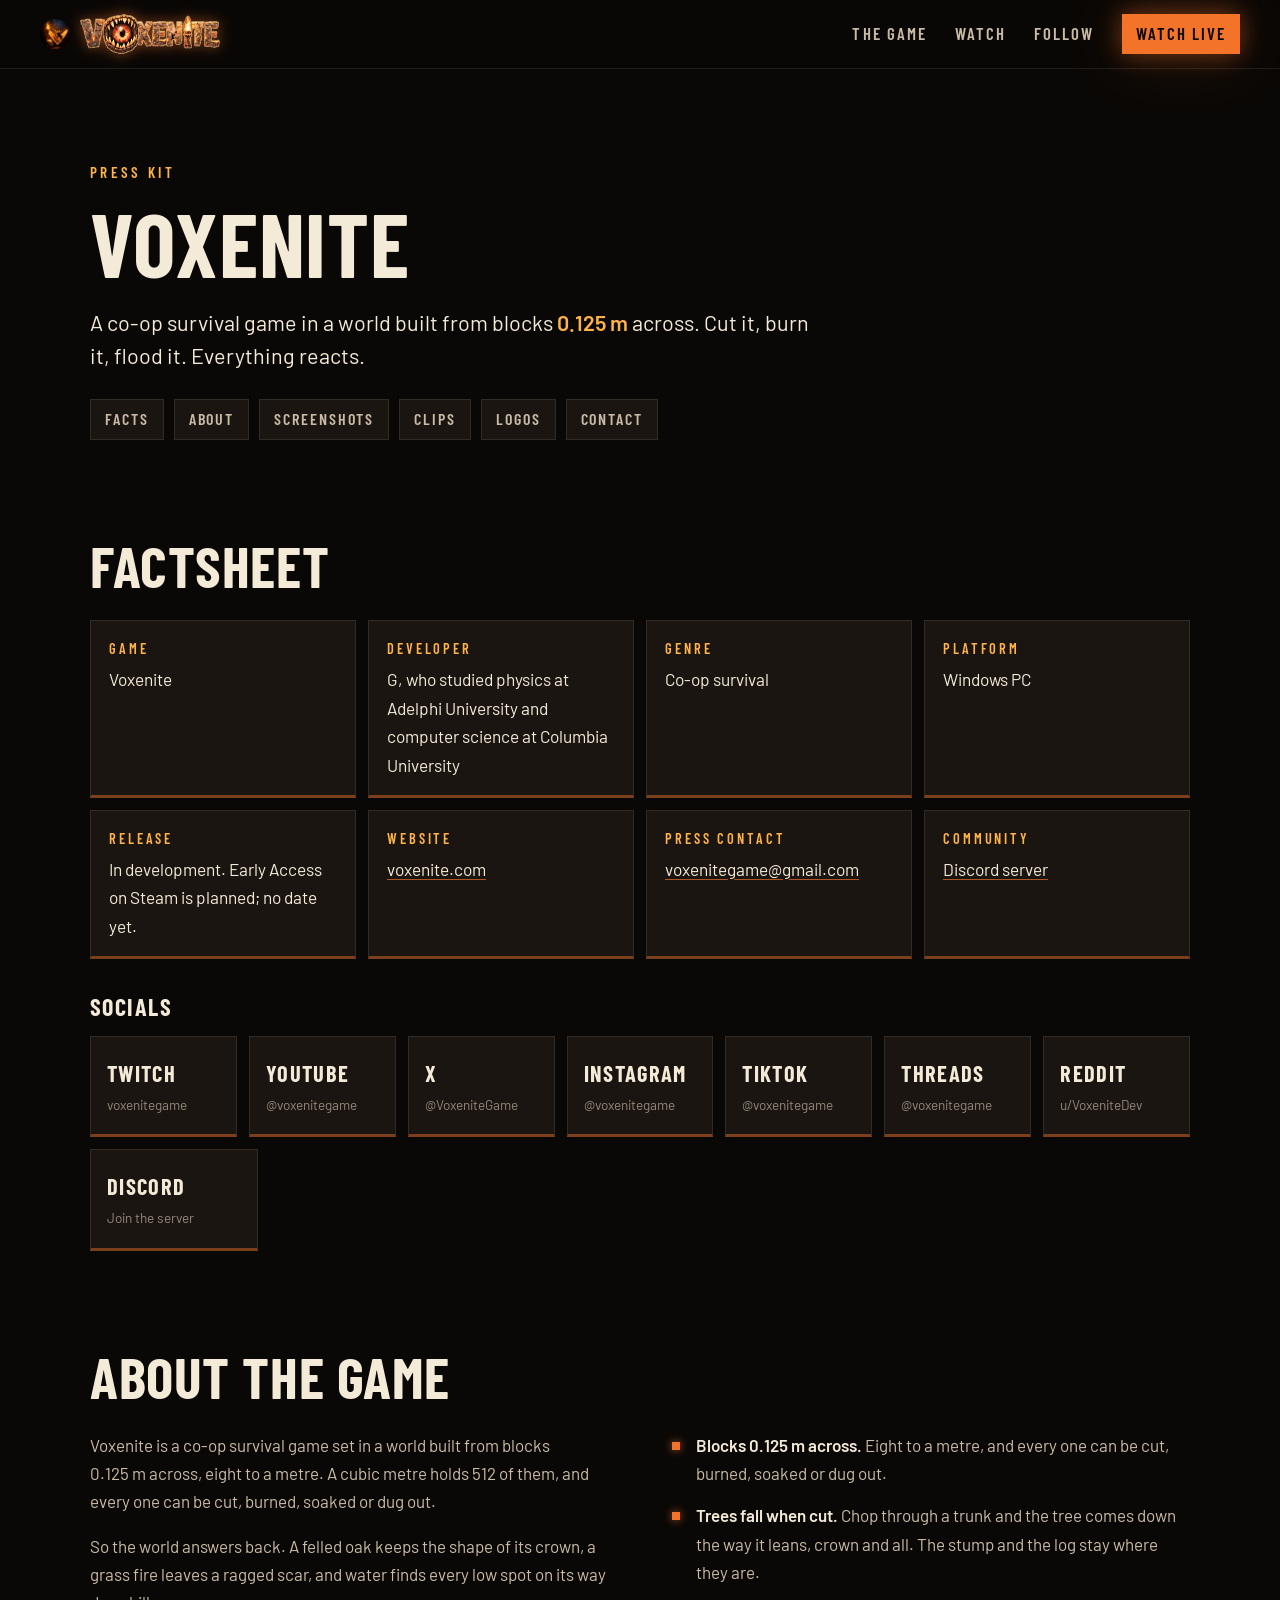
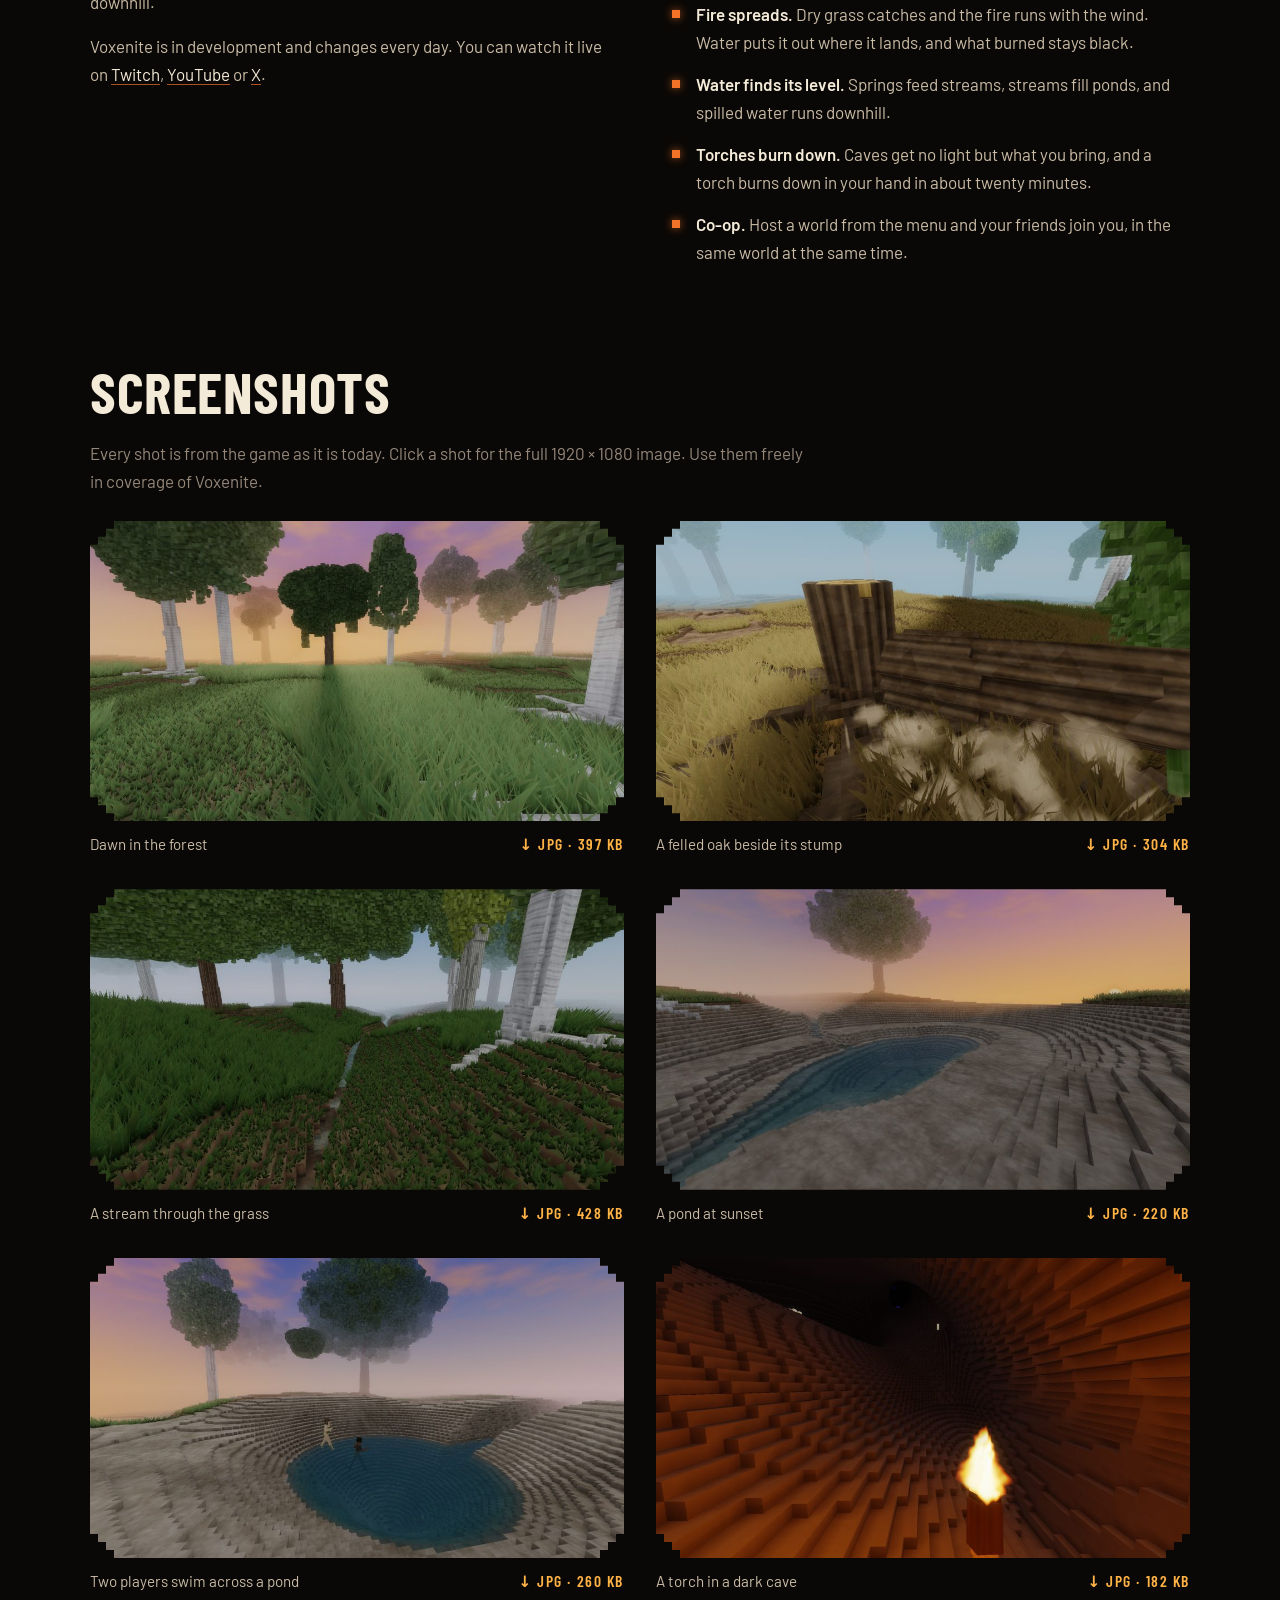
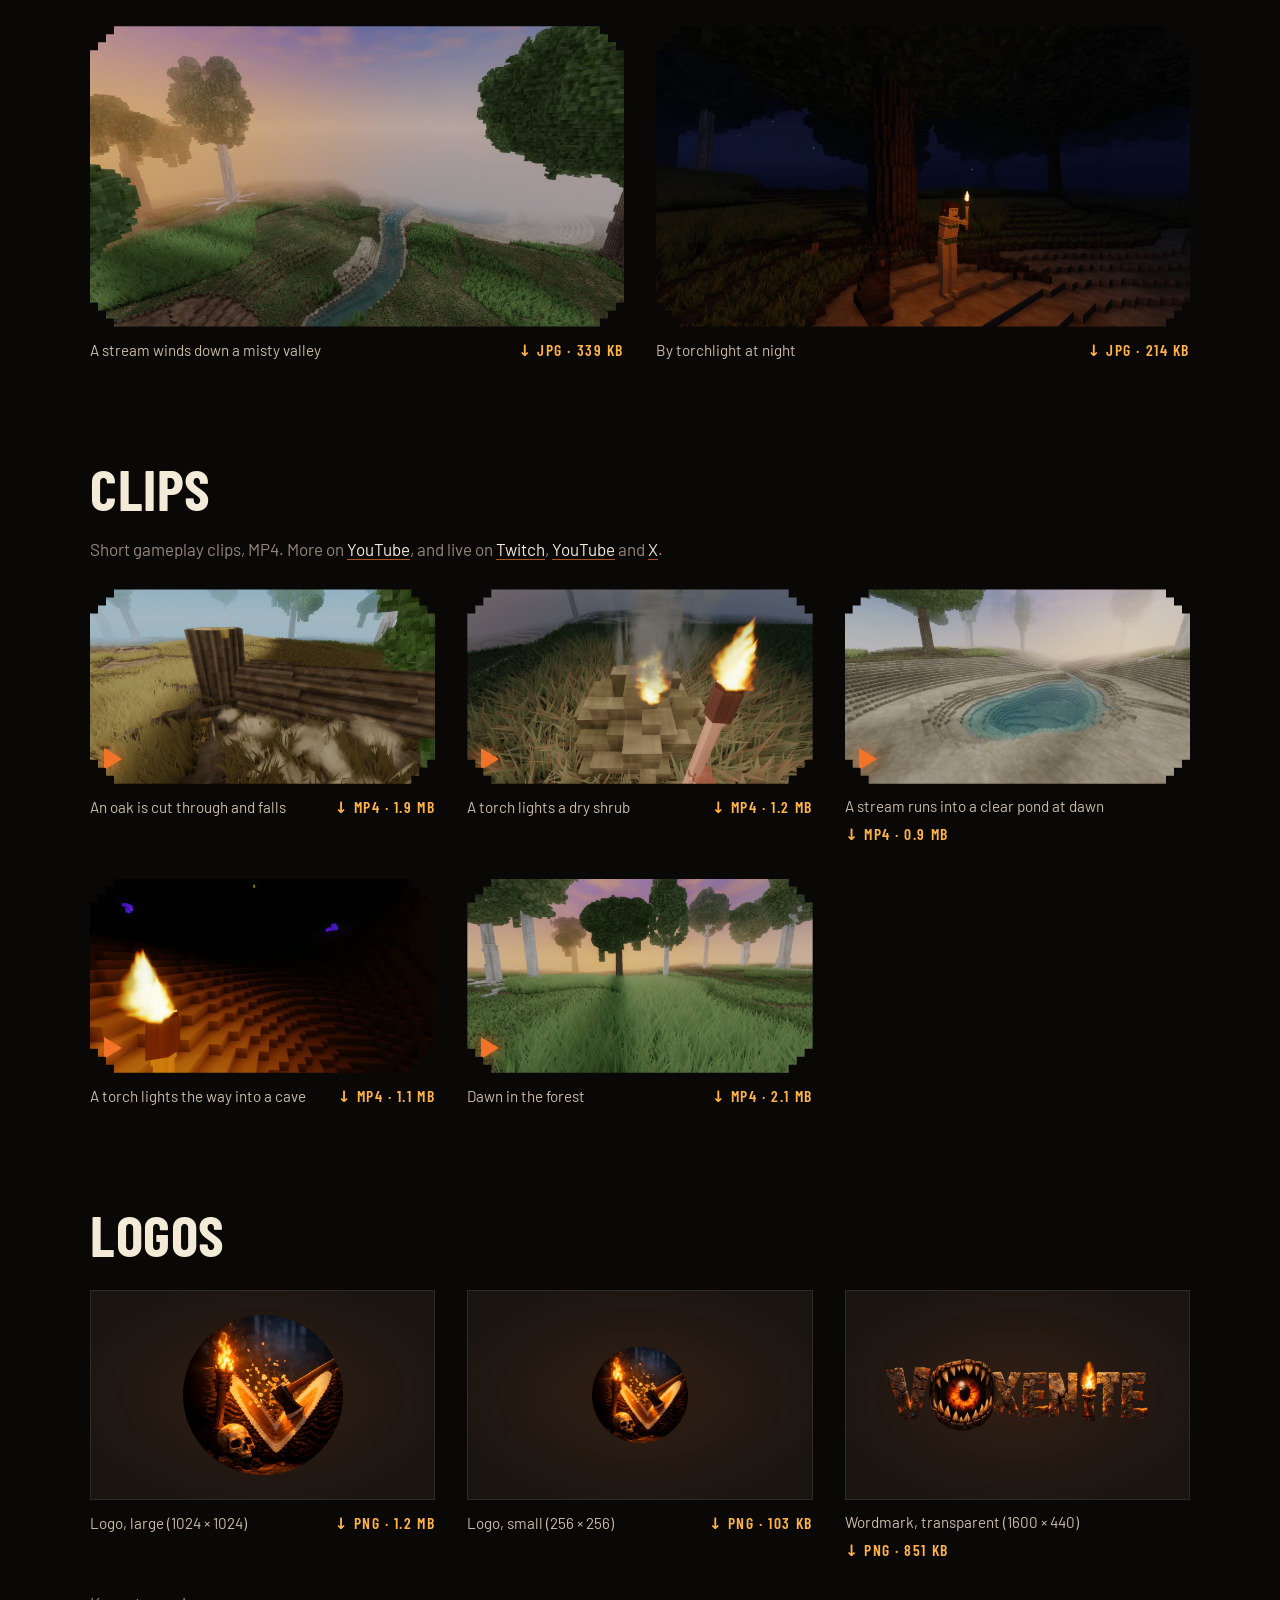
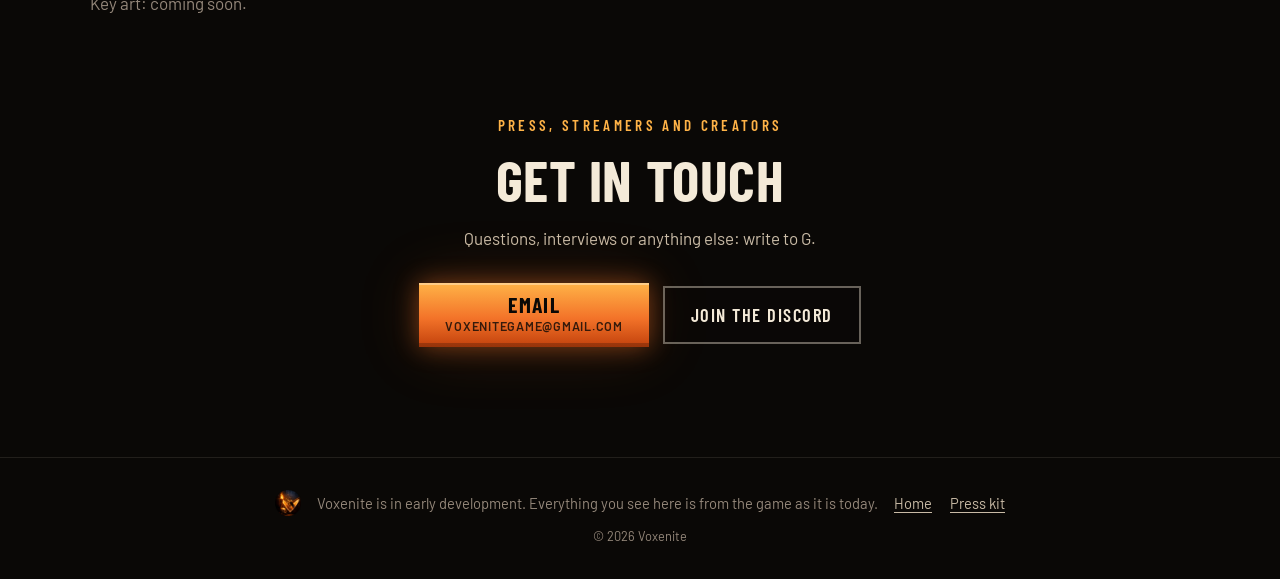
==== press.html @ 03a3a1e9 "Deploy site from b8fa9197882d9d7c7fcc36ed50cc164439ec1649 gharvhel/Voxenite@b8fa9197882d9d7c7fcc36ed" ====
<!doctype html>
<html lang="en">
<head>
  <meta charset="utf-8">
  <meta name="viewport" content="width=device-width, initial-scale=1">
  <title>Press kit | Voxenite</title>
  <meta name="description" content="Voxenite press kit: facts, screenshots, clips, logos and contact for the co-op survival game built from blocks 0.125 m across.">
  <meta name="theme-color" content="#0a0806">
  <meta property="og:type" content="website">
  <meta property="og:title" content="Voxenite press kit">
  <meta property="og:description" content="Facts, screenshots, clips, logos and contact for Voxenite, a co-op survival game built from blocks 0.125 m across.">
  <meta property="og:url" content="https://voxenite.com/press.html">
  <meta property="og:image" content="https://voxenite.com/media/og.jpg">
  <meta name="twitter:card" content="summary_large_image">
  <link rel="icon" type="image/png" href="icon.png">
  <link rel="preconnect" href="https://fonts.googleapis.com">
  <link rel="preconnect" href="https://fonts.gstatic.com" crossorigin>
  <link rel="stylesheet" href="https://fonts.googleapis.com/css2?family=Barlow+Condensed:wght@500;600;700&family=Barlow:wght@400;500;600&display=swap">
  <link rel="stylesheet" href="styles.css">
</head>
<body>

<header class="top scrolled" id="top">
  <a class="brand" href="./" aria-label="Voxenite home">
    <img src="icon.png" alt="" width="30" height="30">
    <img class="brand-word" src="media/wordmark-eye-header.webp" alt="Voxenite" width="280" height="80">
  </a>
  <nav aria-label="Sections">
    <a href="./#game">The game</a>
    <a href="./#watch">Watch</a>
    <a href="./#follow">Follow</a>
    <a class="nav-live" href="./#watch">Watch live</a>
  </nav>
</header>

<main class="press">

  <section class="press-head" aria-labelledby="press-title">
    <p class="eyebrow">Press kit</p>
    <h1 id="press-title">Voxenite</h1>
    <p class="press-lead">A co-op survival game in a world built from blocks <strong>0.125&nbsp;m</strong> across.
      Cut it, burn it, flood it. Everything reacts.</p>
    <nav class="press-jump" aria-label="On this page">
      <a href="#facts">Facts</a>
      <a href="#about">About</a>
      <a href="#screenshots">Screenshots</a>
      <a href="#clips">Clips</a>
      <a href="#logos">Logos</a>
      <a href="#contact">Contact</a>
    </nav>
  </section>

  <section class="press-block" id="facts" aria-labelledby="facts-title">
    <h2 id="facts-title">Factsheet</h2>
    <dl class="facts">
      <div><dt>Game</dt><dd>Voxenite</dd></div>
      <div><dt>Developer</dt><dd>G, who studied physics at Adelphi University and computer science at Columbia University</dd></div>
      <div><dt>Genre</dt><dd>Co-op survival</dd></div>
      <div><dt>Platform</dt><dd>Windows PC</dd></div>
      <div><dt>Release</dt><dd>In development. Early Access on Steam is planned; no date yet.</dd></div>
      <div><dt>Website</dt><dd><a href="https://voxenite.com/">voxenite.com</a></dd></div>
      <div><dt>Press contact</dt><dd><a href="mailto:voxenitegame@gmail.com">voxenitegame@gmail.com</a></dd></div>
      <div><dt>Community</dt><dd><a href="https://discord.gg/utfrQwDee" rel="noopener">Discord server</a></dd></div>
    </dl>

    <h3 class="press-sub">Socials</h3>
    <ul class="follow-links">
      <li><a href="https://www.twitch.tv/voxenitegame" rel="noopener"><span>Twitch</span><small>voxenitegame</small></a></li>
      <li><a href="https://www.youtube.com/@voxenitegame" rel="noopener"><span>YouTube</span><small>@voxenitegame</small></a></li>
      <li><a href="https://x.com/VoxeniteGame" rel="noopener"><span>X</span><small>@VoxeniteGame</small></a></li>
      <li><a href="https://www.instagram.com/voxenitegame" rel="noopener"><span>Instagram</span><small>@voxenitegame</small></a></li>
      <li><a href="https://www.tiktok.com/@voxenitegame" rel="noopener"><span>TikTok</span><small>@voxenitegame</small></a></li>
      <li><a href="https://www.threads.com/@voxenitegame" rel="noopener"><span>Threads</span><small>@voxenitegame</small></a></li>
      <li><a href="https://www.reddit.com/user/VoxeniteDev" rel="noopener"><span>Reddit</span><small>u/VoxeniteDev</small></a></li>
      <li><a href="https://discord.gg/utfrQwDee" rel="noopener"><span>Discord</span><small>Join the server</small></a></li>
    </ul>
  </section>

  <section class="press-block" id="about" aria-labelledby="about-title">
    <h2 id="about-title">About the game</h2>
    <div class="press-about">
      <div class="press-copy">
        <p>Voxenite is a co-op survival game set in a world built from blocks 0.125&nbsp;m across, eight to a metre.
          A cubic metre holds 512 of them, and every one can be cut, burned, soaked or dug out.</p>
        <p>So the world answers back. A felled oak keeps the shape of its crown, a grass fire leaves a ragged scar,
          and water finds every low spot on its way downhill.</p>
        <p>Voxenite is in development and changes every day. You can watch it live on
          <a href="https://www.twitch.tv/voxenitegame" rel="noopener">Twitch</a>,
          <a href="https://www.youtube.com/@voxenitegame/live" rel="noopener">YouTube</a> or
          <a href="https://x.com/VoxeniteGame" rel="noopener">X</a>.</p>
      </div>
      <ul class="press-features">
        <li><strong>Blocks 0.125&nbsp;m across.</strong> Eight to a metre, and every one can be cut, burned, soaked or dug out.</li>
        <li><strong>Trees fall when cut.</strong> Chop through a trunk and the tree comes down the way it leans, crown and all.
          The stump and the log stay where they are.</li>
        <li><strong>Fire spreads.</strong> Dry grass catches and the fire runs with the wind. Water puts it out where it lands,
          and what burned stays black.</li>
        <li><strong>Water finds its level.</strong> Springs feed streams, streams fill ponds, and spilled water runs downhill.</li>
        <li><strong>Torches burn down.</strong> Caves get no light but what you bring, and a torch burns down in your hand
          in about twenty minutes.</li>
        <li><strong>Co-op.</strong> Host a world from the menu and your friends join you, in the same world at the same time.</li>
      </ul>
    </div>
  </section>

  <section class="press-block" id="screenshots" aria-labelledby="shots-title">
    <h2 id="shots-title">Screenshots</h2>
    <p class="press-note">Every shot is from the game as it is today. Click a shot for the full 1920&nbsp;&times;&nbsp;1080 image.
      Use them freely in coverage of Voxenite.</p>
    <div class="shots">
      <figure class="shot">
        <a class="shot-img stepped" href="media/press/voxenite-forest-dawn.jpg">
          <img src="media/press/thumb/voxenite-forest-dawn.jpg" width="960" height="540" loading="lazy" alt="Dawn in a birch and oak wood, with fog between the trees">
        </a>
        <figcaption><span>Dawn in the forest</span>
          <a class="dl" href="media/press/voxenite-forest-dawn.jpg" download>JPG &middot; 397&nbsp;KB</a></figcaption>
      </figure>
      <figure class="shot">
        <a class="shot-img stepped" href="media/press/voxenite-felled-oak.jpg">
          <img src="media/press/thumb/voxenite-felled-oak.jpg" width="960" height="540" loading="lazy" alt="A felled oak lies beside its stump in dry grass">
        </a>
        <figcaption><span>A felled oak beside its stump</span>
          <a class="dl" href="media/press/voxenite-felled-oak.jpg" download>JPG &middot; 304&nbsp;KB</a></figcaption>
      </figure>
      <figure class="shot">
        <a class="shot-img stepped" href="media/press/voxenite-spring-stream.jpg">
          <img src="media/press/thumb/voxenite-spring-stream.jpg" width="960" height="540" loading="lazy" alt="A narrow stream runs through grass under the trees">
        </a>
        <figcaption><span>A stream through the grass</span>
          <a class="dl" href="media/press/voxenite-spring-stream.jpg" download>JPG &middot; 428&nbsp;KB</a></figcaption>
      </figure>
      <figure class="shot">
        <a class="shot-img stepped" href="media/press/voxenite-pond-sunset.jpg">
          <img src="media/press/thumb/voxenite-pond-sunset.jpg" width="960" height="540" loading="lazy" alt="A pond in a sandy hollow at sunset">
        </a>
        <figcaption><span>A pond at sunset</span>
          <a class="dl" href="media/press/voxenite-pond-sunset.jpg" download>JPG &middot; 220&nbsp;KB</a></figcaption>
      </figure>
      <figure class="shot">
        <a class="shot-img stepped" href="media/press/voxenite-co-op-swim.jpg">
          <img src="media/press/thumb/voxenite-co-op-swim.jpg" width="960" height="540" loading="lazy" alt="Two players swim across a pond at dusk">
        </a>
        <figcaption><span>Two players swim across a pond</span>
          <a class="dl" href="media/press/voxenite-co-op-swim.jpg" download>JPG &middot; 260&nbsp;KB</a></figcaption>
      </figure>
      <figure class="shot">
        <a class="shot-img stepped" href="media/press/voxenite-cave-torch.jpg">
          <img src="media/press/thumb/voxenite-cave-torch.jpg" width="960" height="540" loading="lazy" alt="A torch lights the rock walls of a dark cave">
        </a>
        <figcaption><span>A torch in a dark cave</span>
          <a class="dl" href="media/press/voxenite-cave-torch.jpg" download>JPG &middot; 182&nbsp;KB</a></figcaption>
      </figure>
      <figure class="shot">
        <a class="shot-img stepped" href="media/press/voxenite-misty-valley.jpg">
          <img src="media/press/thumb/voxenite-misty-valley.jpg" width="960" height="540" loading="lazy" alt="A stream winds down a misty valley at sunset">
        </a>
        <figcaption><span>A stream winds down a misty valley</span>
          <a class="dl" href="media/press/voxenite-misty-valley.jpg" download>JPG &middot; 339&nbsp;KB</a></figcaption>
      </figure>
      <figure class="shot">
        <a class="shot-img stepped" href="media/press/voxenite-night-torch.jpg">
          <img src="media/press/thumb/voxenite-night-torch.jpg" width="960" height="540" loading="lazy" alt="A player holds a torch beside a tree at night">
        </a>
        <figcaption><span>By torchlight at night</span>
          <a class="dl" href="media/press/voxenite-night-torch.jpg" download>JPG &middot; 214&nbsp;KB</a></figcaption>
      </figure>
    </div>
  </section>

  <section class="press-block" id="clips" aria-labelledby="clips-title">
    <h2 id="clips-title">Clips</h2>
    <p class="press-note">Short gameplay clips, MP4. More on <a href="https://www.youtube.com/@voxenitegame" rel="noopener">YouTube</a>,
      and live on <a href="https://www.twitch.tv/voxenitegame" rel="noopener">Twitch</a>,
      <a href="https://www.youtube.com/@voxenitegame/live" rel="noopener">YouTube</a> and
      <a href="https://x.com/VoxeniteGame" rel="noopener">X</a>.</p>
    <div class="shots clips">
      <figure class="shot">
        <a class="shot-img stepped" href="media/oak-falls.mp4">
          <img src="media/oak-falls.jpg" width="1280" height="720" loading="lazy" alt="">
          <span class="clip-play" aria-hidden="true"></span>
        </a>
        <figcaption><span>An oak is cut through and falls</span>
          <a class="dl" href="media/oak-falls.mp4" download>MP4 &middot; 1.9&nbsp;MB</a></figcaption>
      </figure>
      <figure class="shot">
        <a class="shot-img stepped" href="media/grass-catches.mp4">
          <img src="media/grass-catches.jpg" width="1280" height="720" loading="lazy" alt="">
          <span class="clip-play" aria-hidden="true"></span>
        </a>
        <figcaption><span>A torch lights a dry shrub</span>
          <a class="dl" href="media/grass-catches.mp4" download>MP4 &middot; 1.2&nbsp;MB</a></figcaption>
      </figure>
      <figure class="shot">
        <a class="shot-img stepped" href="media/stream-pond.mp4">
          <img src="media/stream-pond.jpg" width="1280" height="720" loading="lazy" alt="">
          <span class="clip-play" aria-hidden="true"></span>
        </a>
        <figcaption><span>A stream runs into a clear pond at dawn</span>
          <a class="dl" href="media/stream-pond.mp4" download>MP4 &middot; 0.9&nbsp;MB</a></figcaption>
      </figure>
      <figure class="shot">
        <a class="shot-img stepped" href="media/cave-torch.mp4">
          <img src="media/cave-torch.jpg" width="1280" height="720" loading="lazy" alt="">
          <span class="clip-play" aria-hidden="true"></span>
        </a>
        <figcaption><span>A torch lights the way into a cave</span>
          <a class="dl" href="media/cave-torch.mp4" download>MP4 &middot; 1.1&nbsp;MB</a></figcaption>
      </figure>
      <figure class="shot">
        <a class="shot-img stepped" href="media/dawn-forest.mp4">
          <img src="media/dawn-forest.jpg" width="1280" height="720" loading="lazy" alt="">
          <span class="clip-play" aria-hidden="true"></span>
        </a>
        <figcaption><span>Dawn in the forest</span>
          <a class="dl" href="media/dawn-forest.mp4" download>MP4 &middot; 2.1&nbsp;MB</a></figcaption>
      </figure>
    </div>
  </section>

  <section class="press-block" id="logos" aria-labelledby="logos-title">
    <h2 id="logos-title">Logos</h2>
    <div class="logos">
      <figure class="logo-tile">
        <div class="logo-art"><img src="media/press/voxenite-logo-256.png" width="160" height="160" loading="lazy" alt="The Voxenite logo: a glowing V cut into a log, with a torch, an axe and a skull, in a circle"></div>
        <figcaption><span>Logo, large (1024&nbsp;&times;&nbsp;1024)</span>
          <a class="dl" href="media/press/voxenite-logo-1024.png" download>PNG &middot; 1.2&nbsp;MB</a></figcaption>
      </figure>
      <figure class="logo-tile">
        <div class="logo-art"><img src="media/press/voxenite-logo-256.png" width="96" height="96" loading="lazy" alt="The Voxenite logo, small"></div>
        <figcaption><span>Logo, small (256&nbsp;&times;&nbsp;256)</span>
          <a class="dl" href="media/press/voxenite-logo-256.png" download>PNG &middot; 103&nbsp;KB</a></figcaption>
      </figure>
      <figure class="logo-tile">
        <div class="logo-art"><img src="media/wordmark-eye-400.webp" width="260" height="72" loading="lazy" alt="The Voxenite wordmark"></div>
        <figcaption><span>Wordmark, transparent (1600&nbsp;&times;&nbsp;440)</span>
          <a class="dl" href="media/press/voxenite-wordmark.png" download>PNG &middot; 851&nbsp;KB</a></figcaption>
      </figure>
    </div>
    <p class="press-note press-keyart">Key art: coming soon.</p>
  </section>

  <section class="press-block press-contact" id="contact" aria-labelledby="contact-title">
    <p class="eyebrow">Press, streamers and creators</p>
    <h2 id="contact-title">Get in touch</h2>
    <p>Questions, interviews or anything else: write&nbsp;to&nbsp;G.</p>
    <div class="cta">
      <a class="btn btn-ember" href="mailto:voxenitegame@gmail.com">
        <span class="btn-label">Email</span>
        <span class="btn-sub">voxenitegame@gmail.com</span>
      </a>
      <a class="btn btn-ghost" href="https://discord.gg/utfrQwDee" rel="noopener">Join the Discord</a>
    </div>
  </section>

</main>

<footer>
  <img src="icon.png" alt="" width="26" height="26">
  <p>Voxenite is in early development. Everything you see here is from the game as it is today.</p>
  <p class="foot-links"><a href="./">Home</a> <a href="press.html">Press kit</a></p>
  <p class="copy">&copy; 2026 Voxenite</p>
</footer>

</body>
</html>
---- styles.css ----
/* Voxenite site, in the brand's look: an ember-lit V cut by an axe into a
   log, beside a torch and a skull (the round logo), and the cracked-stone
   VOXENITE lettering with the eye O and the torch I (S1-10).
   Ember follows elementary OS Orange (#f37329) and Banana (#f9c440), the
   woods Cocoa (#715344). Stepped edges echo the 0.125 m voxel grid. */

:root {
  --char: #0a0806;
  --char-2: #120e0b;
  --char-3: #1b1511;
  --line: rgba(244, 234, 216, 0.1);
  --cream: #f4ead8;
  --cream-dim: #c9bba6;
  --muted: #94877a;
  --ember: #f37329;
  --ember-hot: #ffb347;
  --ember-deep: #c2410c;
  --glow: 0 0 24px rgba(243, 115, 41, 0.45), 0 0 64px rgba(243, 115, 41, 0.18);
  --step: 8px;
  --head: "Barlow Condensed", "Arial Narrow", "Roboto Condensed", system-ui, sans-serif;
  --body: "Barlow", system-ui, -apple-system, "Segoe UI", Roboto, sans-serif;
  --wrap: 1180px;
  color-scheme: dark;
}

* { box-sizing: border-box; }

html { scroll-behavior: smooth; }

body {
  margin: 0;
  background: var(--char);
  color: var(--cream);
  font: 400 1.0625rem/1.65 var(--body);
  -webkit-font-smoothing: antialiased;
}

img, video { display: block; max-width: 100%; }

a { color: inherit; }

h1, h2, h3 {
  font-family: var(--head);
  font-weight: 700;
  line-height: 1.02;
  letter-spacing: 0.01em;
  text-wrap: balance;
  margin: 0;
}

h2 { font-size: clamp(2.2rem, 4.6vw, 3.6rem); text-transform: uppercase; }

p { margin: 0; }

.eyebrow, .num {
  font-family: var(--head);
  font-weight: 600;
  font-size: 0.95rem;
  letter-spacing: 0.22em;
  text-transform: uppercase;
  color: var(--ember-hot);
}

/* A voxel-stepped outline: three 8 px steps cut from each corner. */
.stepped, .clip, .player {
  clip-path: polygon(
    0 calc(var(--step) * 3), var(--step) calc(var(--step) * 3), var(--step) calc(var(--step) * 2),
    calc(var(--step) * 2) calc(var(--step) * 2), calc(var(--step) * 2) var(--step), calc(var(--step) * 3) var(--step),
    calc(var(--step) * 3) 0,
    calc(100% - var(--step) * 3) 0, calc(100% - var(--step) * 3) var(--step), calc(100% - var(--step) * 2) var(--step),
    calc(100% - var(--step) * 2) calc(var(--step) * 2), calc(100% - var(--step)) calc(var(--step) * 2),
    calc(100% - var(--step)) calc(var(--step) * 3), 100% calc(var(--step) * 3),
    100% calc(100% - var(--step) * 3), calc(100% - var(--step)) calc(100% - var(--step) * 3),
    calc(100% - var(--step)) calc(100% - var(--step) * 2), calc(100% - var(--step) * 2) calc(100% - var(--step) * 2),
    calc(100% - var(--step) * 2) calc(100% - var(--step)), calc(100% - var(--step) * 3) calc(100% - var(--step)),
    calc(100% - var(--step) * 3) 100%,
    calc(var(--step) * 3) 100%, calc(var(--step) * 3) calc(100% - var(--step)), calc(var(--step) * 2) calc(100% - var(--step)),
    calc(var(--step) * 2) calc(100% - var(--step) * 2), var(--step) calc(100% - var(--step) * 2),
    var(--step) calc(100% - var(--step) * 3), 0 calc(100% - var(--step) * 3)
  );
}

/* ---- Header ---------------------------------------------------------- */

.top {
  position: fixed;
  inset: 0 0 auto 0;
  z-index: 20;
  display: flex;
  align-items: center;
  justify-content: space-between;
  gap: 16px;
  padding: calc(14px + env(safe-area-inset-top, 0px)) clamp(16px, 4vw, 40px) 14px;
  transition: background 0.3s, box-shadow 0.3s;
}

.top.scrolled {
  background: rgba(10, 8, 6, 0.86);
  backdrop-filter: blur(10px);
  box-shadow: 0 1px 0 var(--line);
}

.brand { display: flex; align-items: center; gap: 10px; text-decoration: none; }
/* The header's small lettering is lifted and rimmed to read on the dark bar (S1-10). */
.brand-word { width: 140px; height: auto; filter: drop-shadow(0 0 7px rgba(243, 115, 41, 0.55)); }

.top nav { display: flex; align-items: center; gap: clamp(12px, 2.4vw, 28px); }

.top nav a {
  font-family: var(--head);
  font-weight: 600;
  font-size: 1.05rem;
  letter-spacing: 0.12em;
  text-transform: uppercase;
  text-decoration: none;
  color: var(--cream-dim);
}

.top nav a:hover { color: var(--cream); }

.top nav .nav-live {
  color: var(--char);
  background: var(--ember);
  padding: 6px 14px;
  box-shadow: var(--glow);
}

.top nav .nav-live:hover { color: var(--char); background: var(--ember-hot); }

/* ---- Hero ------------------------------------------------------------- */

.hero {
  position: relative;
  min-height: 100svh;
  display: flex;
  align-items: flex-end;
  overflow: hidden;
  color: var(--char);
}

.hero-video {
  position: absolute;
  inset: 0;
  width: 100%;
  height: 100%;
  object-fit: cover;
}

.hero-shade {
  position: absolute;
  inset: 0;
  background:
    linear-gradient(180deg, rgba(10, 8, 6, 0.55) 0%, rgba(10, 8, 6, 0) 22%),
    linear-gradient(0deg, rgba(10, 8, 6, 0.96) 4%, rgba(10, 8, 6, 0.5) 42%, rgba(10, 8, 6, 0) 70%),
    radial-gradient(120% 80% at 18% 100%, rgba(10, 8, 6, 0.55), transparent 60%);
}

.hero-inner {
  position: relative;
  z-index: 2;
  width: 100%;
  max-width: var(--wrap);
  margin: 0 auto;
  padding: 0 clamp(16px, 4vw, 40px) clamp(96px, 14vh, 150px);
  color: var(--cream);
}

.hero-word {
  width: min(760px, 86vw);
  height: auto;
  margin: 14px 0 22px -0.4%;
  filter: drop-shadow(0 6px 30px rgba(0, 0, 0, 0.6));
}

.hero-line {
  font-size: clamp(1.15rem, 2.1vw, 1.45rem);
  line-height: 1.5;
  color: var(--cream);
  max-width: 34em;
  text-shadow: 0 2px 16px rgba(0, 0, 0, 0.7);
}

.hero-line strong { color: var(--ember-hot); font-weight: 600; }

.cta { display: flex; flex-wrap: wrap; align-items: center; gap: 14px; margin-top: 30px; }

.soon { margin-top: 18px; font-size: 0.95rem; color: var(--cream-dim); }
.soon a { color: var(--ember-hot); font-weight: 600; text-underline-offset: 3px; }

.horizon {
  position: absolute;
  left: 0;
  right: 0;
  bottom: -1px;
  width: 100%;
  height: clamp(26px, 4vw, 64px);
  color: var(--char);
  z-index: 1;
}

/* Embers rising from the bottom of the hero, as from the brand's cut. */
.embers { position: absolute; inset: 0; z-index: 1; pointer-events: none; }

.embers i {
  position: absolute;
  bottom: -12px;
  width: 4px;
  height: 4px;
  background: var(--ember-hot);
  box-shadow: 0 0 8px 2px rgba(243, 115, 41, 0.8);
  opacity: 0;
  animation: rise 9s linear infinite;
}

.embers i:nth-child(1)  { left: 6%;  animation-delay: 0s;   animation-duration: 10s; }
.embers i:nth-child(2)  { left: 14%; animation-delay: 3.2s; }
.embers i:nth-child(3)  { left: 23%; animation-delay: 6.1s; animation-duration: 11s; }
.embers i:nth-child(4)  { left: 31%; animation-delay: 1.4s; width: 3px; height: 3px; }
.embers i:nth-child(5)  { left: 42%; animation-delay: 4.8s; animation-duration: 12s; }
.embers i:nth-child(6)  { left: 51%; animation-delay: 7.5s; width: 3px; height: 3px; }
.embers i:nth-child(7)  { left: 60%; animation-delay: 2.2s; animation-duration: 10.5s; }
.embers i:nth-child(8)  { left: 68%; animation-delay: 5.6s; }
.embers i:nth-child(9)  { left: 77%; animation-delay: 0.8s; animation-duration: 12.5s; width: 3px; height: 3px; }
.embers i:nth-child(10) { left: 84%; animation-delay: 6.8s; }
.embers i:nth-child(11) { left: 91%; animation-delay: 3.9s; animation-duration: 11.5s; }
.embers i:nth-child(12) { left: 97%; animation-delay: 8.4s; width: 3px; height: 3px; }

@keyframes rise {
  0%   { transform: translate(0, 0); opacity: 0; }
  8%   { opacity: 0.95; }
  50%  { transform: translate(18px, -40vh); opacity: 0.7; }
  100% { transform: translate(-10px, -82vh); opacity: 0; }
}

/* ---- Buttons ---------------------------------------------------------- */

.btn {
  display: inline-flex;
  flex-direction: column;
  justify-content: center;
  min-height: 58px;
  padding: 10px 26px;
  text-decoration: none;
  font-family: var(--head);
  text-transform: uppercase;
  letter-spacing: 0.08em;
  transition: transform 0.15s, box-shadow 0.2s, background 0.2s;
}

.btn:hover { transform: translateY(-2px); }

.btn-ember {
  color: var(--char);
  background: linear-gradient(180deg, var(--ember-hot), var(--ember) 55%, var(--ember-deep));
  box-shadow: var(--glow), inset 0 -4px 0 rgba(0, 0, 0, 0.22), inset 0 2px 0 rgba(255, 255, 255, 0.35);
}

.btn-ember:hover { box-shadow: 0 0 34px rgba(243, 115, 41, 0.7), 0 0 90px rgba(243, 115, 41, 0.3), inset 0 -4px 0 rgba(0, 0, 0, 0.22), inset 0 2px 0 rgba(255, 255, 255, 0.35); }

.btn-label { font-size: 1.35rem; font-weight: 700; line-height: 1.1; }
.btn-sub { font-family: var(--body); font-size: 0.78rem; font-weight: 600; letter-spacing: 0.06em; opacity: 0.8; }

.btn-ghost {
  color: var(--cream);
  font-size: 1.15rem;
  font-weight: 600;
  border: 2px solid rgba(244, 234, 216, 0.4);
  background: rgba(10, 8, 6, 0.35);
}

.btn-ghost:hover { border-color: var(--cream); }

/* ---- Scale ------------------------------------------------------------ */

.scale {
  max-width: var(--wrap);
  margin: 0 auto;
  padding: clamp(64px, 10vw, 120px) clamp(16px, 4vw, 40px);
  display: grid;
  grid-template-columns: minmax(0, 0.9fr) minmax(0, 1.1fr);
  align-items: center;
  gap: clamp(32px, 6vw, 80px);
}

.scale-art { position: relative; justify-self: center; width: min(340px, 80vw); }
.cube { width: 100%; height: auto; filter: drop-shadow(0 30px 40px rgba(0, 0, 0, 0.6)); }

.scale-tag {
  position: absolute;
  right: 2%;
  bottom: 12%;
  font-family: var(--head);
  font-weight: 700;
  font-size: 1.1rem;
  letter-spacing: 0.1em;
  color: var(--cream-dim);
  border-top: 2px solid var(--cream-dim);
  padding-top: 2px;
}

.scale-copy h2 { margin: 12px 0 20px; }
.scale-copy .big { color: var(--ember); text-shadow: 0 0 30px rgba(243, 115, 41, 0.35); }
.scale-copy p:last-child { color: var(--cream-dim); max-width: 36em; }

/* ---- Features --------------------------------------------------------- */

.features {
  max-width: var(--wrap);
  margin: 0 auto;
  padding: 0 clamp(16px, 4vw, 40px) clamp(40px, 6vw, 80px);
  display: grid;
  gap: clamp(64px, 9vw, 120px);
}

.feature {
  display: grid;
  grid-template-columns: minmax(0, 1.25fr) minmax(0, 0.75fr);
  align-items: center;
  gap: clamp(28px, 5vw, 64px);
}

.feature.flip { grid-template-columns: minmax(0, 0.75fr) minmax(0, 1.25fr); }
.feature.flip .clip { order: 2; }

.clip {
  margin: 0;
  position: relative;
  aspect-ratio: 16 / 9;
  max-width: 100%;
  background: var(--char-3);
}

.clip video, .clip img { width: 100%; height: 100%; object-fit: cover; }

.clip::after {
  content: "";
  position: absolute;
  inset: 0;
  box-shadow: inset 0 0 0 1px rgba(244, 234, 216, 0.12), inset 0 -60px 80px -40px rgba(10, 8, 6, 0.5);
  pointer-events: none;
}

.feature-copy { min-width: 0; }
.feature-copy h2 { margin: 10px 0 18px; font-size: clamp(2rem, 3.8vw, 3rem); }
.feature-copy p:last-child { color: var(--cream-dim); }

/* ---- Watch ------------------------------------------------------------ */

.watch {
  position: relative;
  margin-top: clamp(40px, 6vw, 80px);
  padding: clamp(64px, 9vw, 110px) clamp(16px, 4vw, 40px);
  background:
    radial-gradient(70% 90% at 75% 50%, rgba(243, 115, 41, 0.13), transparent 70%),
    linear-gradient(180deg, var(--char-2), var(--char));
  border-top: 1px solid var(--line);
  display: grid;
  grid-template-columns: minmax(0, 0.8fr) minmax(0, 1.2fr);
  align-items: center;
  gap: clamp(32px, 5vw, 64px);
  max-width: none;
}

.watch > * { max-width: calc(var(--wrap) * 0.6); }
.watch-copy { justify-self: end; }
.watch-copy h2 { margin: 12px 0 18px; }
.watch-copy p { color: var(--cream-dim); margin-bottom: 28px; max-width: 30em; }
/* One button per platform the stream goes out on. */
.watch-links { display: flex; flex-wrap: wrap; gap: 12px; }
.watch-links .btn { padding: 10px 16px; }

.player {
  justify-self: start;
  width: 100%;
  max-width: 720px;
  aspect-ratio: 16 / 9;
  background: #000;
  box-shadow: 0 30px 80px rgba(0, 0, 0, 0.6), 0 0 0 1px var(--line);
}

.player iframe { width: 100%; height: 100%; border: 0; display: block; }

.player-facade {
  position: relative;
  width: 100%;
  height: 100%;
  padding: 0;
  border: 0;
  background: #000;
  cursor: pointer;
  overflow: hidden;
}

.player-facade img { width: 100%; height: 100%; object-fit: cover; opacity: 0.85; transition: opacity 0.2s, transform 0.4s; }
.player-facade:hover img { opacity: 1; transform: scale(1.02); }

.play {
  position: absolute;
  left: 50%;
  bottom: 14%;
  transform: translateX(-50%);
  display: inline-flex;
  align-items: center;
  gap: 12px;
  padding: 10px 20px 10px 14px;
  background: rgba(10, 8, 6, 0.75);
  color: var(--cream);
  font-family: var(--head);
  font-weight: 700;
  font-size: 1.2rem;
  letter-spacing: 0.12em;
  text-transform: uppercase;
  white-space: nowrap;
}

/* Names the feed the embedded player plays. */
.play-tag {
  padding: 2px 7px;
  border: 1px solid var(--line);
  color: var(--cream-dim);
  font-size: 0.75rem;
  letter-spacing: 0.1em;
}

.play-ring {
  width: 0;
  height: 0;
  border-left: 14px solid var(--ember);
  border-top: 9px solid transparent;
  border-bottom: 9px solid transparent;
  filter: drop-shadow(0 0 6px rgba(243, 115, 41, 0.8));
}

/* ---- Follow ----------------------------------------------------------- */

.follow {
  max-width: var(--wrap);
  margin: 0 auto;
  padding: clamp(64px, 9vw, 110px) clamp(16px, 4vw, 40px);
  text-align: center;
}

.follow h2 { margin: 12px 0 34px; }

.follow-links {
  list-style: none;
  margin: 0;
  padding: 0;
  display: flex;
  flex-wrap: wrap;
  justify-content: center;
  gap: 12px;
}

.follow-links li { flex: 1 1 140px; max-width: 168px; }

.follow-links a {
  height: 100%;
  display: flex;
  flex-direction: column;
  gap: 2px;
  padding: 18px 16px;
  text-decoration: none;
  background: var(--char-3);
  border: 1px solid var(--line);
  border-bottom: 3px solid rgba(243, 115, 41, 0.45);
  transition: border-color 0.2s, background 0.2s, transform 0.15s;
}

.follow-links a:hover { background: #241b15; border-bottom-color: var(--ember); transform: translateY(-2px); }

.follow-links span {
  font-family: var(--head);
  font-weight: 700;
  font-size: 1.4rem;
  letter-spacing: 0.06em;
  text-transform: uppercase;
}

.follow-links small { color: var(--muted); font-size: 0.85rem; }

/* ---- Sign-up ---------------------------------------------------------- */

.signup {
  max-width: 660px;
  margin: 56px auto 0;
  padding: clamp(24px, 4vw, 36px) clamp(16px, 4vw, 40px);
  background: var(--char-3);
  border: 1px solid var(--line);
  border-bottom: 3px solid var(--ember);
  scroll-margin-top: 96px;
}

.signup h3 {
  font-size: clamp(1.6rem, 3.2vw, 2.2rem);
  text-transform: uppercase;
  margin-bottom: 20px;
}

.signup-row { display: flex; gap: 10px; }

.signup-row input {
  flex: 1 1 auto;
  min-width: 0;
  min-height: 58px;
  padding: 0 18px;
  font: 500 1.05rem var(--body);
  color: var(--cream);
  background: var(--char);
  border: 2px solid rgba(244, 234, 216, 0.25);
  border-radius: 0;
}

.signup-row input::placeholder { color: var(--muted); }
.signup-row input:focus { outline: none; border-color: var(--ember); box-shadow: 0 0 0 3px rgba(243, 115, 41, 0.25); }
.signup-row .btn { flex: 0 0 auto; align-items: center; border: 0; cursor: pointer; }
.signup-note { margin-top: 14px; font-size: 0.9rem; color: var(--muted); }

.visually-hidden {
  position: absolute;
  width: 1px;
  height: 1px;
  margin: -1px;
  overflow: hidden;
  clip: rect(0 0 0 0);
  white-space: nowrap;
}

/* ---- Thanks page ------------------------------------------------------ */

.thanks {
  max-width: 720px;
  min-height: 72vh;
  margin: 0 auto;
  padding: clamp(120px, 16vw, 180px) clamp(16px, 4vw, 40px) clamp(64px, 9vw, 110px);
  text-align: center;
}

.thanks h1 { font-size: clamp(2.6rem, 6vw, 4.2rem); text-transform: uppercase; margin: 12px 0 20px; }
.thanks p { color: var(--cream-dim); }
.thanks .cta { justify-content: center; }

/* ---- Press kit page --------------------------------------------------- */

.press {
  max-width: var(--wrap);
  margin: 0 auto;
  padding: clamp(110px, 14vw, 160px) clamp(16px, 4vw, 40px) clamp(64px, 9vw, 110px);
}

.press-head h1 { font-size: clamp(3rem, 9vw, 5.6rem); text-transform: uppercase; margin: 12px 0 18px; }
.press-lead { font-size: clamp(1.1rem, 2vw, 1.35rem); line-height: 1.5; max-width: 34em; }
.press-lead strong { color: var(--ember-hot); font-weight: 600; }

.press-jump { display: flex; flex-wrap: wrap; gap: 8px 10px; margin-top: 28px; }

.press-jump a {
  font-family: var(--head);
  font-weight: 600;
  font-size: 1rem;
  letter-spacing: 0.12em;
  text-transform: uppercase;
  text-decoration: none;
  color: var(--cream-dim);
  padding: 6px 14px;
  background: var(--char-3);
  border: 1px solid var(--line);
}

.press-jump a:hover { color: var(--cream); border-color: rgba(243, 115, 41, 0.6); }

.press-block { padding-top: clamp(56px, 8vw, 96px); scroll-margin-top: 64px; }
.press-block > h2 { margin-bottom: 26px; }

.press-sub {
  font-size: 1.5rem;
  text-transform: uppercase;
  letter-spacing: 0.06em;
  margin: 36px 0 16px;
}

.press-note { color: var(--muted); margin: -8px 0 26px; max-width: 42em; }
.press-keyart { margin: 26px 0 0; }

.facts a, .press-copy a, .press-note a {
  color: var(--cream);
  text-decoration-color: rgba(243, 115, 41, 0.7);
  text-underline-offset: 3px;
}

.facts {
  margin: 0;
  display: grid;
  grid-template-columns: repeat(auto-fill, minmax(min(100%, 250px), 1fr));
  gap: 12px;
}

.facts div {
  padding: 16px 18px;
  background: var(--char-3);
  border: 1px solid var(--line);
  border-bottom: 3px solid rgba(243, 115, 41, 0.45);
}

.facts dt {
  font-family: var(--head);
  font-weight: 600;
  font-size: 0.9rem;
  letter-spacing: 0.2em;
  text-transform: uppercase;
  color: var(--ember-hot);
}

.facts dd { margin: 4px 0 0; font-size: 1.08rem; overflow-wrap: anywhere; }

.press .follow-links { justify-content: flex-start; }

.press-about {
  display: grid;
  grid-template-columns: minmax(0, 1fr) minmax(0, 1fr);
  gap: clamp(28px, 5vw, 64px);
}

.press-copy p { color: var(--cream-dim); max-width: 34em; }
.press-copy p + p { margin-top: 16px; }

.press-features { list-style: none; margin: 0; padding: 0; display: grid; gap: 14px; }
.press-features li { position: relative; padding-left: 24px; color: var(--cream-dim); }
.press-features strong { color: var(--cream); font-weight: 600; }

.press-features li::before {
  content: "";
  position: absolute;
  left: 0;
  top: 0.62em;
  width: 8px;
  height: 8px;
  background: var(--ember);
  box-shadow: 0 0 8px rgba(243, 115, 41, 0.7);
}

.shots {
  display: grid;
  grid-template-columns: repeat(2, minmax(0, 1fr));
  gap: clamp(20px, 3vw, 32px);
}

.shots.clips { grid-template-columns: repeat(auto-fill, minmax(min(100%, 300px), 1fr)); }

.shot { margin: 0; min-width: 0; }

.shot-img {
  position: relative;
  display: block;
  aspect-ratio: 16 / 9;
  background: var(--char-3);
  overflow: hidden;
}

.shot-img img { width: 100%; height: 100%; object-fit: cover; transition: transform 0.4s; }
.shot-img:hover img { transform: scale(1.03); }

.shot figcaption, .logo-tile figcaption {
  display: flex;
  flex-wrap: wrap;
  justify-content: space-between;
  align-items: baseline;
  gap: 2px 16px;
  margin-top: 10px;
  font-size: 0.95rem;
  color: var(--cream-dim);
}

.dl {
  font-family: var(--head);
  font-weight: 600;
  font-size: 0.98rem;
  letter-spacing: 0.1em;
  text-transform: uppercase;
  text-decoration: none;
  white-space: nowrap;
  color: var(--ember-hot);
}

.dl::before { content: "\2193\00a0"; }
.dl:hover { color: var(--cream); }

.clip-play {
  position: absolute;
  left: 14px;
  bottom: 14px;
  width: 0;
  height: 0;
  border-left: 18px solid var(--ember);
  border-top: 11px solid transparent;
  border-bottom: 11px solid transparent;
  filter: drop-shadow(0 0 8px rgba(243, 115, 41, 0.9));
}

.logos {
  display: grid;
  grid-template-columns: repeat(auto-fill, minmax(min(100%, 260px), 1fr));
  gap: clamp(20px, 3vw, 32px);
}

.logo-tile { margin: 0; min-width: 0; }

.logo-art {
  display: flex;
  align-items: center;
  justify-content: center;
  height: 210px;
  padding: 24px;
  background: radial-gradient(80% 80% at 50% 50%, rgba(243, 115, 41, 0.1), transparent 70%), var(--char-3);
  border: 1px solid var(--line);
}

.logo-art img { max-height: 100%; width: auto; }

.press-contact { text-align: center; }
.press-contact h2 { margin: 12px 0 16px; }
.press-contact p:not(.eyebrow) { color: var(--cream-dim); }
.press-contact .cta { justify-content: center; }

/* ---- Footer ----------------------------------------------------------- */

footer {
  border-top: 1px solid var(--line);
  padding: 32px clamp(16px, 4vw, 40px) calc(32px + env(safe-area-inset-bottom, 0px));
  display: flex;
  flex-wrap: wrap;
  align-items: center;
  justify-content: center;
  gap: 10px 16px;
  color: var(--muted);
  font-size: 0.92rem;
  text-align: center;
}

footer .copy { flex-basis: 100%; font-size: 0.8rem; }
footer .foot-links { display: flex; gap: 18px; }
footer .foot-links a { color: var(--cream-dim); text-underline-offset: 3px; }
footer .foot-links a:hover { color: var(--cream); }

/* ---- Small screens ---------------------------------------------------- */

@media (max-width: 820px) {
  .top nav a:not(.nav-live) { display: none; }
  .scale, .feature, .feature.flip, .watch { grid-template-columns: minmax(0, 1fr); }
  .feature.flip .clip { order: 0; }
  .watch-copy, .player { justify-self: stretch; }
  .watch > * { max-width: none; }
  .scale-art { width: min(260px, 70vw); }
  .press-about { grid-template-columns: minmax(0, 1fr); }
}

@media (max-width: 640px) {
  .shots { grid-template-columns: minmax(0, 1fr); }
}

@media (max-width: 540px) {
  .signup-row { flex-direction: column; }
}

/* Phones: the lettering at the old wordmark's width keeps Watch live on one line. */
@media (max-width: 420px) {
  .brand-word { width: 118px; }
}

@media (prefers-reduced-motion: reduce) {
  html { scroll-behavior: auto; }
  .embers { display: none; }
  .btn, .follow-links a, .player-facade img, .shot-img img { transition: none; }
}
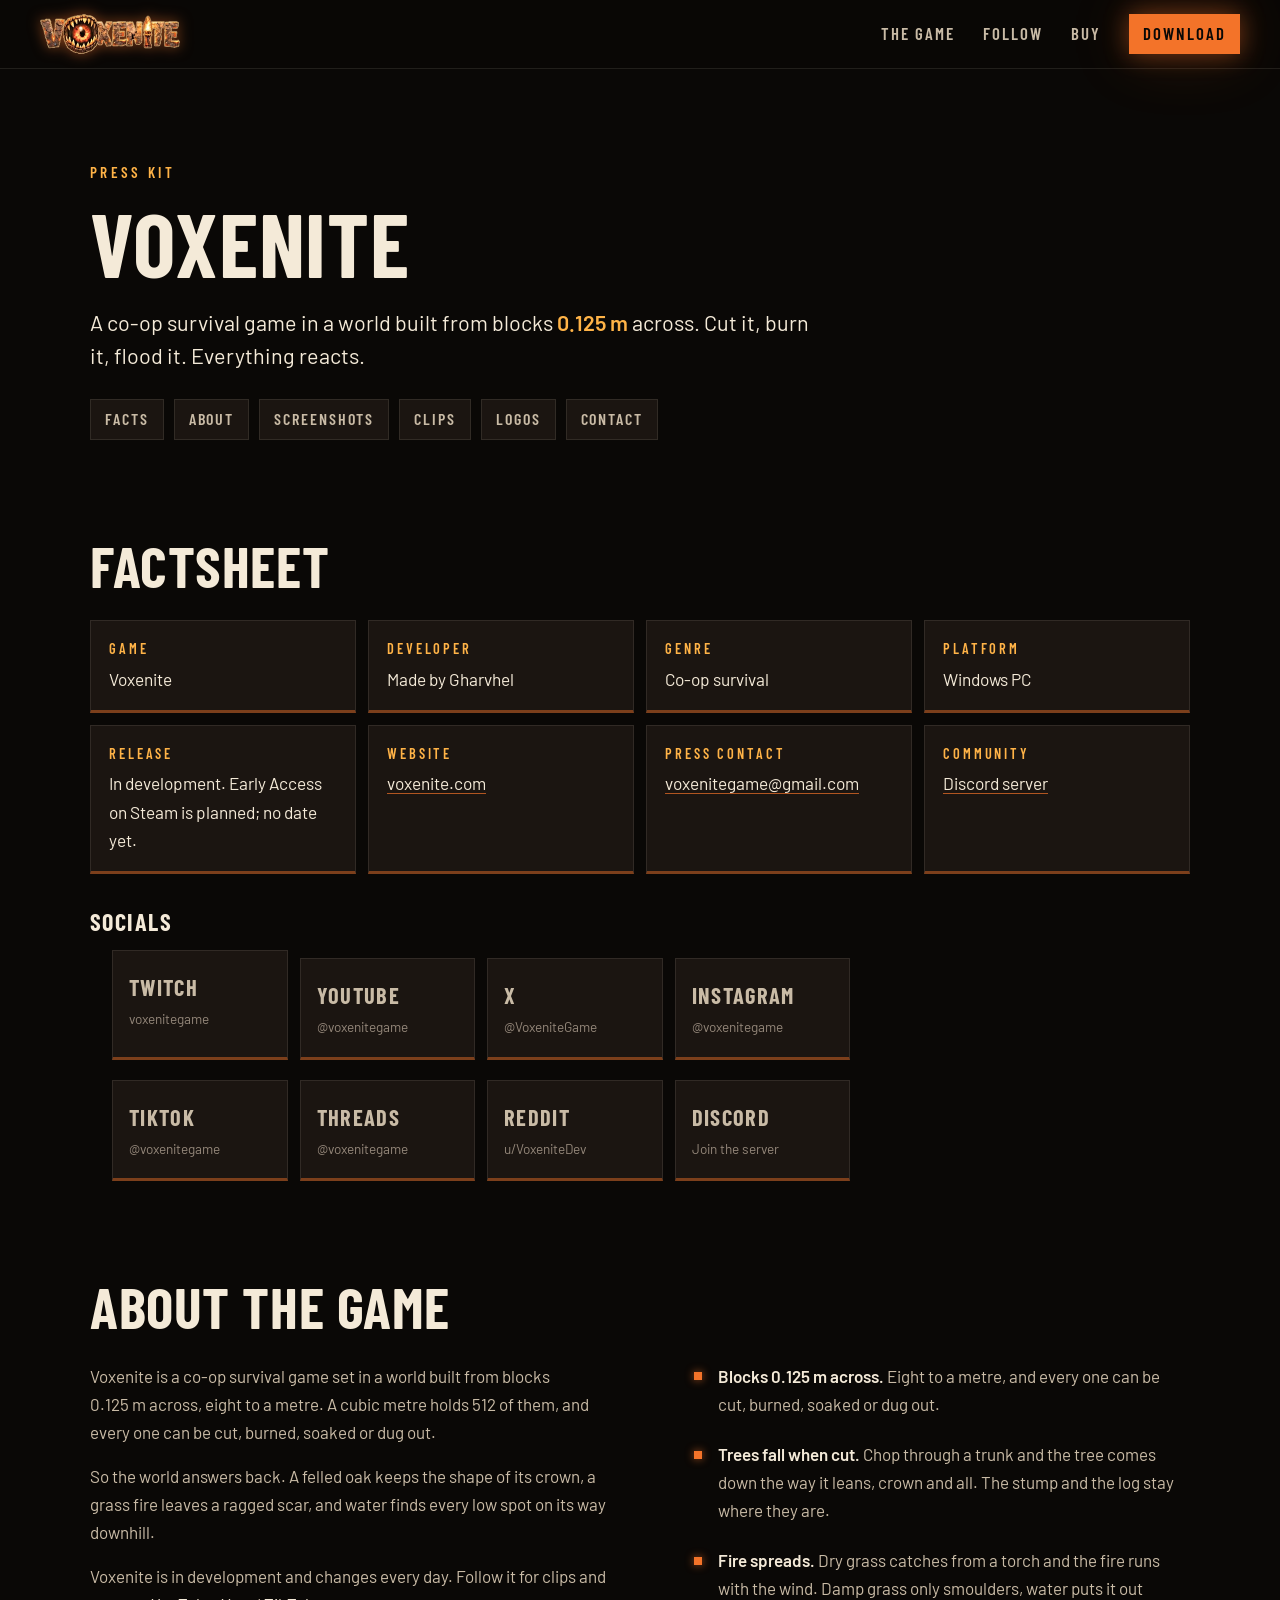
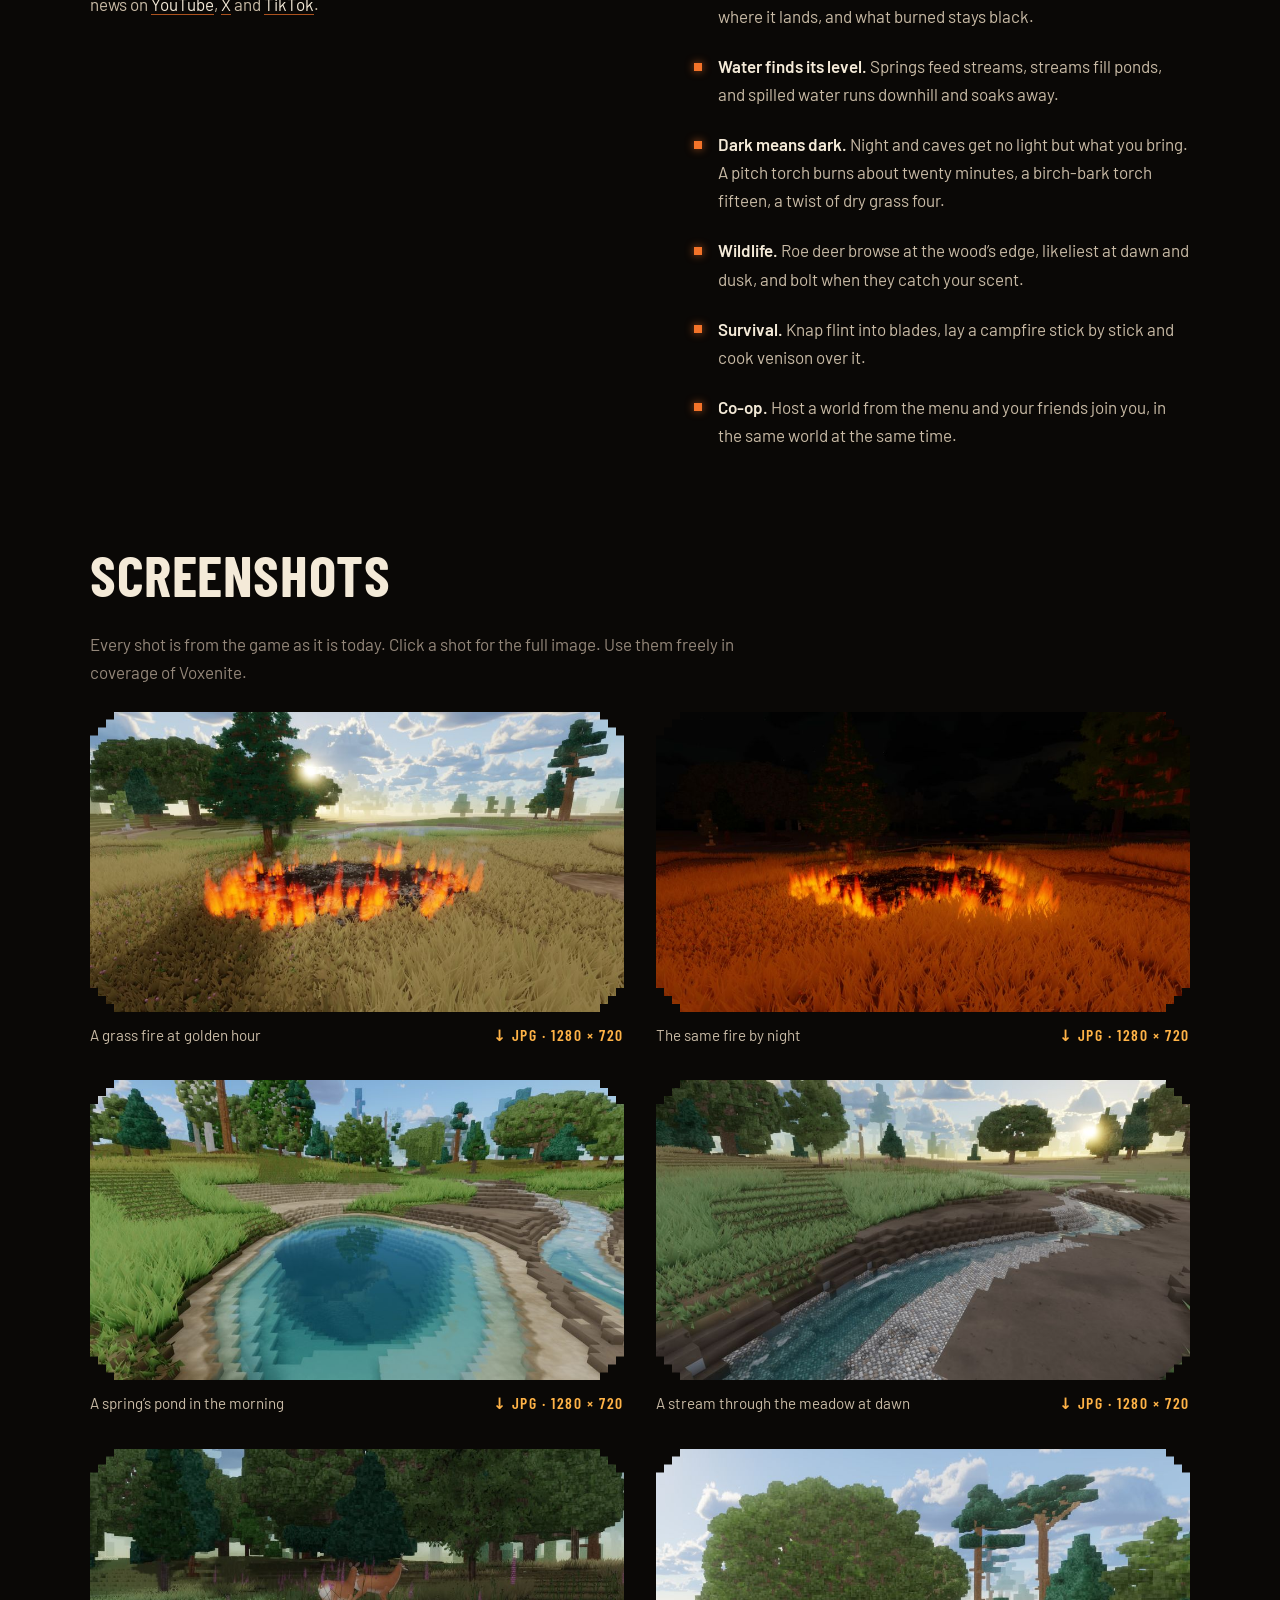
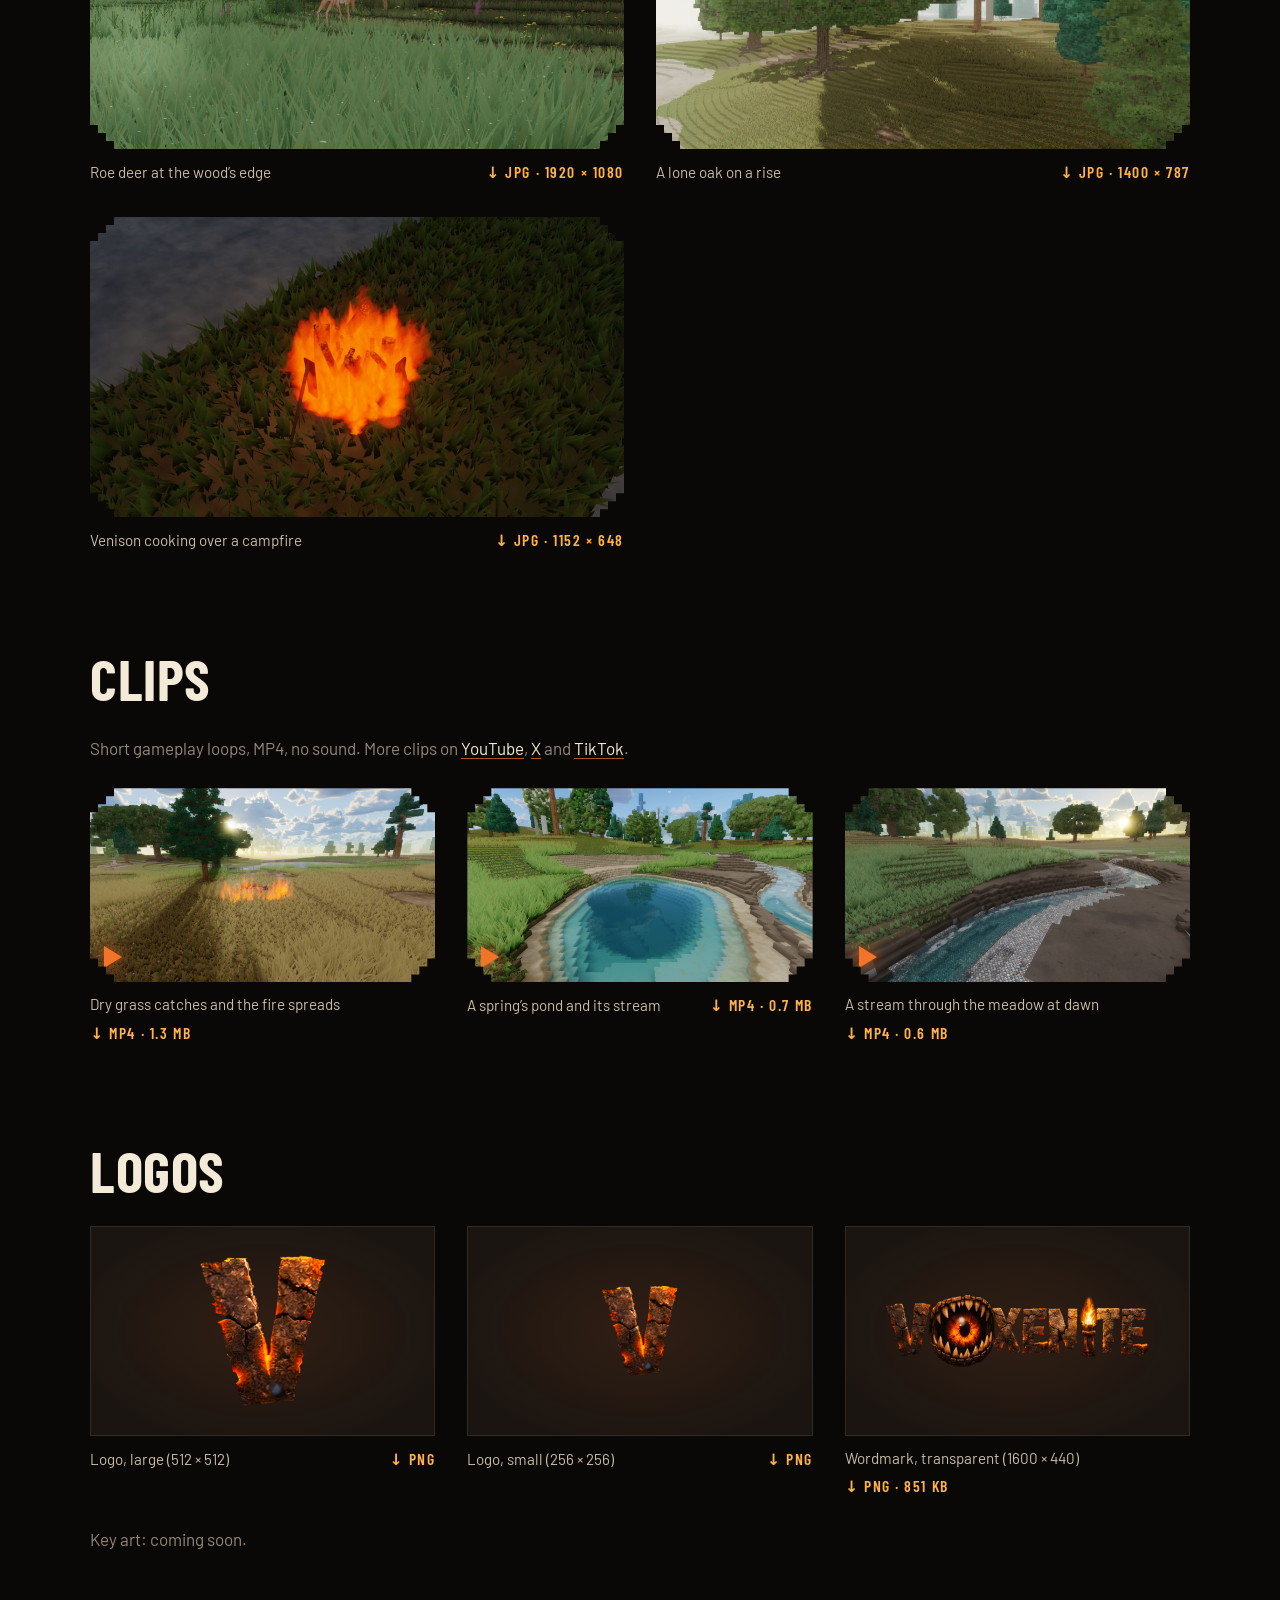
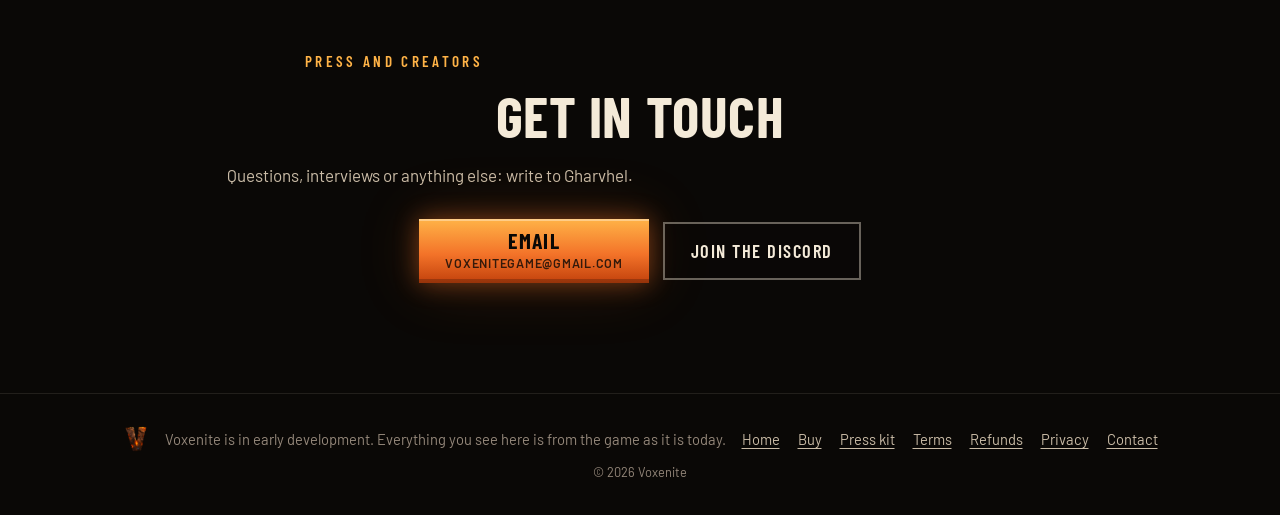
==== commit bf91d96e: "Deploy site from a564a67f5c64878bab563def9e60d468ea8b9a9b gharvhel/Voxenite@a564a67f5c64878bab563def" ====
--- a/press.html
+++ b/press.html
@@ -17,19 +17,20 @@
   <link rel="preconnect" href="https://fonts.gstatic.com" crossorigin>
   <link rel="stylesheet" href="https://fonts.googleapis.com/css2?family=Barlow+Condensed:wght@500;600;700&family=Barlow:wght@400;500;600&display=swap">
   <link rel="stylesheet" href="styles.css">
+  <script data-goatcounter="https://voxenite.goatcounter.com/count" async src="https://gc.zgo.at/count.js"></script>
+  <script src="count.js" defer></script>
 </head>
 <body>
 
 <header class="top scrolled" id="top">
   <a class="brand" href="./" aria-label="Voxenite home">
-    <img src="icon.png" alt="" width="30" height="30">
     <img class="brand-word" src="media/wordmark-eye-header.webp" alt="Voxenite" width="280" height="80">
   </a>
   <nav aria-label="Sections">
-    <a href="./#game">The game</a>
-    <a href="./#watch">Watch</a>
-    <a href="./#follow">Follow</a>
-    <a class="nav-live" href="./#watch">Watch live</a>
+    <a class="nav-opt" href="./#game">The game</a>
+    <a class="nav-opt" href="./#follow">Follow</a>
+    <a href="buy.html">Buy</a>
+    <a class="nav-live" href="./#download">Download</a>
   </nav>
 </header>
 
@@ -54,7 +55,7 @@
     <h2 id="facts-title">Factsheet</h2>
     <dl class="facts">
       <div><dt>Game</dt><dd>Voxenite</dd></div>
-      <div><dt>Developer</dt><dd>G, who studied physics at Adelphi University and computer science at Columbia University</dd></div>
+      <div><dt>Developer</dt><dd>Made by Gharvhel</dd></div>
       <div><dt>Genre</dt><dd>Co-op survival</dd></div>
       <div><dt>Platform</dt><dd>Windows PC</dd></div>
       <div><dt>Release</dt><dd>In development. Early Access on Steam is planned; no date yet.</dd></div>
@@ -84,20 +85,22 @@
           A cubic metre holds 512 of them, and every one can be cut, burned, soaked or dug out.</p>
         <p>So the world answers back. A felled oak keeps the shape of its crown, a grass fire leaves a ragged scar,
           and water finds every low spot on its way downhill.</p>
-        <p>Voxenite is in development and changes every day. You can watch it live on
-          <a href="https://www.twitch.tv/voxenitegame" rel="noopener">Twitch</a>,
-          <a href="https://www.youtube.com/@voxenitegame/live" rel="noopener">YouTube</a> or
-          <a href="https://x.com/VoxeniteGame" rel="noopener">X</a>.</p>
+        <p>Voxenite is in development and changes every day. Follow it for clips and news on
+          <a href="https://www.youtube.com/@voxenitegame" rel="noopener">YouTube</a>,
+          <a href="https://x.com/VoxeniteGame" rel="noopener">X</a> and
+          <a href="https://www.tiktok.com/@voxenitegame" rel="noopener">TikTok</a>.</p>
       </div>
       <ul class="press-features">
         <li><strong>Blocks 0.125&nbsp;m across.</strong> Eight to a metre, and every one can be cut, burned, soaked or dug out.</li>
         <li><strong>Trees fall when cut.</strong> Chop through a trunk and the tree comes down the way it leans, crown and all.
           The stump and the log stay where they are.</li>
-        <li><strong>Fire spreads.</strong> Dry grass catches and the fire runs with the wind. Water puts it out where it lands,
-          and what burned stays black.</li>
-        <li><strong>Water finds its level.</strong> Springs feed streams, streams fill ponds, and spilled water runs downhill.</li>
-        <li><strong>Torches burn down.</strong> Caves get no light but what you bring, and a torch burns down in your hand
-          in about twenty minutes.</li>
+        <li><strong>Fire spreads.</strong> Dry grass catches from a torch and the fire runs with the wind. Damp grass only smoulders,
+          water puts it out where it lands, and what burned stays black.</li>
+        <li><strong>Water finds its level.</strong> Springs feed streams, streams fill ponds, and spilled water runs downhill and soaks away.</li>
+        <li><strong>Dark means dark.</strong> Night and caves get no light but what you bring. A pitch torch burns about twenty minutes,
+          a birch-bark torch fifteen, a twist of dry grass four.</li>
+        <li><strong>Wildlife.</strong> Roe deer browse at the wood&rsquo;s edge, likeliest at dawn and dusk, and bolt when they catch your scent.</li>
+        <li><strong>Survival.</strong> Knap flint into blades, lay a campfire stick by stick and cook venison over it.</li>
         <li><strong>Co-op.</strong> Host a world from the menu and your friends join you, in the same world at the same time.</li>
       </ul>
     </div>
@@ -105,114 +108,90 @@
 
   <section class="press-block" id="screenshots" aria-labelledby="shots-title">
     <h2 id="shots-title">Screenshots</h2>
-    <p class="press-note">Every shot is from the game as it is today. Click a shot for the full 1920&nbsp;&times;&nbsp;1080 image.
+    <p class="press-note">Every shot is from the game as it is today. Click a shot for the full image.
       Use them freely in coverage of Voxenite.</p>
     <div class="shots">
       <figure class="shot">
-        <a class="shot-img stepped" href="media/press/voxenite-forest-dawn.jpg">
-          <img src="media/press/thumb/voxenite-forest-dawn.jpg" width="960" height="540" loading="lazy" alt="Dawn in a birch and oak wood, with fog between the trees">
-        </a>
-        <figcaption><span>Dawn in the forest</span>
-          <a class="dl" href="media/press/voxenite-forest-dawn.jpg" download>JPG &middot; 397&nbsp;KB</a></figcaption>
-      </figure>
-      <figure class="shot">
-        <a class="shot-img stepped" href="media/press/voxenite-felled-oak.jpg">
-          <img src="media/press/thumb/voxenite-felled-oak.jpg" width="960" height="540" loading="lazy" alt="A felled oak lies beside its stump in dry grass">
-        </a>
-        <figcaption><span>A felled oak beside its stump</span>
-          <a class="dl" href="media/press/voxenite-felled-oak.jpg" download>JPG &middot; 304&nbsp;KB</a></figcaption>
-      </figure>
-      <figure class="shot">
-        <a class="shot-img stepped" href="media/press/voxenite-spring-stream.jpg">
-          <img src="media/press/thumb/voxenite-spring-stream.jpg" width="960" height="540" loading="lazy" alt="A narrow stream runs through grass under the trees">
-        </a>
-        <figcaption><span>A stream through the grass</span>
-          <a class="dl" href="media/press/voxenite-spring-stream.jpg" download>JPG &middot; 428&nbsp;KB</a></figcaption>
-      </figure>
-      <figure class="shot">
-        <a class="shot-img stepped" href="media/press/voxenite-pond-sunset.jpg">
-          <img src="media/press/thumb/voxenite-pond-sunset.jpg" width="960" height="540" loading="lazy" alt="A pond in a sandy hollow at sunset">
-        </a>
-        <figcaption><span>A pond at sunset</span>
-          <a class="dl" href="media/press/voxenite-pond-sunset.jpg" download>JPG &middot; 220&nbsp;KB</a></figcaption>
-      </figure>
-      <figure class="shot">
-        <a class="shot-img stepped" href="media/press/voxenite-co-op-swim.jpg">
-          <img src="media/press/thumb/voxenite-co-op-swim.jpg" width="960" height="540" loading="lazy" alt="Two players swim across a pond at dusk">
-        </a>
-        <figcaption><span>Two players swim across a pond</span>
-          <a class="dl" href="media/press/voxenite-co-op-swim.jpg" download>JPG &middot; 260&nbsp;KB</a></figcaption>
-      </figure>
-      <figure class="shot">
-        <a class="shot-img stepped" href="media/press/voxenite-cave-torch.jpg">
-          <img src="media/press/thumb/voxenite-cave-torch.jpg" width="960" height="540" loading="lazy" alt="A torch lights the rock walls of a dark cave">
-        </a>
-        <figcaption><span>A torch in a dark cave</span>
-          <a class="dl" href="media/press/voxenite-cave-torch.jpg" download>JPG &middot; 182&nbsp;KB</a></figcaption>
-      </figure>
-      <figure class="shot">
-        <a class="shot-img stepped" href="media/press/voxenite-misty-valley.jpg">
-          <img src="media/press/thumb/voxenite-misty-valley.jpg" width="960" height="540" loading="lazy" alt="A stream winds down a misty valley at sunset">
-        </a>
-        <figcaption><span>A stream winds down a misty valley</span>
-          <a class="dl" href="media/press/voxenite-misty-valley.jpg" download>JPG &middot; 339&nbsp;KB</a></figcaption>
-      </figure>
-      <figure class="shot">
-        <a class="shot-img stepped" href="media/press/voxenite-night-torch.jpg">
-          <img src="media/press/thumb/voxenite-night-torch.jpg" width="960" height="540" loading="lazy" alt="A player holds a torch beside a tree at night">
-        </a>
-        <figcaption><span>By torchlight at night</span>
-          <a class="dl" href="media/press/voxenite-night-torch.jpg" download>JPG &middot; 214&nbsp;KB</a></figcaption>
+        <a class="shot-img stepped" href="media/press/voxenite-grass-fire-golden.jpg">
+          <img src="media/press/thumb/voxenite-grass-fire-golden.jpg" width="960" height="540" loading="lazy" decoding="async" alt="A ring of fire spreads through dry meadow grass at golden hour, black ground at its centre">
+        </a>
+        <figcaption><span>A grass fire at golden hour</span>
+          <a class="dl" href="media/press/voxenite-grass-fire-golden.jpg" download>JPG &middot; 1280&nbsp;&times;&nbsp;720</a></figcaption>
+      </figure>
+      <figure class="shot">
+        <a class="shot-img stepped" href="media/press/voxenite-night-fire.jpg">
+          <img src="media/press/thumb/voxenite-night-fire.jpg" width="960" height="540" loading="lazy" decoding="async" alt="A grass fire at night lights the meadow and the trees around it">
+        </a>
+        <figcaption><span>The same fire by night</span>
+          <a class="dl" href="media/press/voxenite-night-fire.jpg" download>JPG &middot; 1280&nbsp;&times;&nbsp;720</a></figcaption>
+      </figure>
+      <figure class="shot">
+        <a class="shot-img stepped" href="media/press/voxenite-pond-morning.jpg">
+          <img src="media/press/thumb/voxenite-pond-morning.jpg" width="960" height="540" loading="lazy" decoding="async" alt="A clear spring-fed pond with sandy shelves, a stream running out beside it, in a wood">
+        </a>
+        <figcaption><span>A spring&rsquo;s pond in the morning</span>
+          <a class="dl" href="media/press/voxenite-pond-morning.jpg" download>JPG &middot; 1280&nbsp;&times;&nbsp;720</a></figcaption>
+      </figure>
+      <figure class="shot">
+        <a class="shot-img stepped" href="media/press/voxenite-stream-dawn.jpg">
+          <img src="media/press/thumb/voxenite-stream-dawn.jpg" width="960" height="540" loading="lazy" decoding="async" alt="A stream runs over pebbles between earth banks through a meadow at dawn">
+        </a>
+        <figcaption><span>A stream through the meadow at dawn</span>
+          <a class="dl" href="media/press/voxenite-stream-dawn.jpg" download>JPG &middot; 1280&nbsp;&times;&nbsp;720</a></figcaption>
+      </figure>
+      <figure class="shot">
+        <a class="shot-img stepped" href="media/press/voxenite-roe-deer.jpg">
+          <img src="media/press/thumb/voxenite-roe-deer.jpg" width="960" height="540" loading="lazy" decoding="async" alt="Two roe deer stand in a meadow at the edge of a wood">
+        </a>
+        <figcaption><span>Roe deer at the wood&rsquo;s edge</span>
+          <a class="dl" href="media/press/voxenite-roe-deer.jpg" download>JPG &middot; 1920&nbsp;&times;&nbsp;1080</a></figcaption>
+      </figure>
+      <figure class="shot">
+        <a class="shot-img stepped" href="media/press/voxenite-lone-oak.jpg">
+          <img src="media/press/thumb/voxenite-lone-oak.jpg" width="960" height="540" loading="lazy" decoding="async" alt="A broad oak stands alone on a grassy rise, Scots pines beyond it">
+        </a>
+        <figcaption><span>A lone oak on a rise</span>
+          <a class="dl" href="media/press/voxenite-lone-oak.jpg" download>JPG &middot; 1400&nbsp;&times;&nbsp;787</a></figcaption>
+      </figure>
+      <figure class="shot">
+        <a class="shot-img stepped" href="media/press/voxenite-campfire.jpg">
+          <img src="media/press/thumb/voxenite-campfire.jpg" width="960" height="540" loading="lazy" decoding="async" alt="A campfire of sticks burns on the grass, venison cooking on green sticks in its flames">
+        </a>
+        <figcaption><span>Venison cooking over a campfire</span>
+          <a class="dl" href="media/press/voxenite-campfire.jpg" download>JPG &middot; 1152&nbsp;&times;&nbsp;648</a></figcaption>
       </figure>
     </div>
   </section>
 
   <section class="press-block" id="clips" aria-labelledby="clips-title">
     <h2 id="clips-title">Clips</h2>
-    <p class="press-note">Short gameplay clips, MP4. More on <a href="https://www.youtube.com/@voxenitegame" rel="noopener">YouTube</a>,
-      and live on <a href="https://www.twitch.tv/voxenitegame" rel="noopener">Twitch</a>,
-      <a href="https://www.youtube.com/@voxenitegame/live" rel="noopener">YouTube</a> and
-      <a href="https://x.com/VoxeniteGame" rel="noopener">X</a>.</p>
+    <p class="press-note">Short gameplay loops, MP4, no sound. More clips on <a href="https://www.youtube.com/@voxenitegame" rel="noopener">YouTube</a>,
+      <a href="https://x.com/VoxeniteGame" rel="noopener">X</a> and
+      <a href="https://www.tiktok.com/@voxenitegame" rel="noopener">TikTok</a>.</p>
     <div class="shots clips">
       <figure class="shot">
-        <a class="shot-img stepped" href="media/oak-falls.mp4">
-          <img src="media/oak-falls.jpg" width="1280" height="720" loading="lazy" alt="">
+        <a class="shot-img stepped" href="media/grass-fire.mp4">
+          <img src="media/grass-fire.jpg" width="1280" height="720" loading="lazy" decoding="async" alt="">
           <span class="clip-play" aria-hidden="true"></span>
         </a>
-        <figcaption><span>An oak is cut through and falls</span>
-          <a class="dl" href="media/oak-falls.mp4" download>MP4 &middot; 1.9&nbsp;MB</a></figcaption>
-      </figure>
-      <figure class="shot">
-        <a class="shot-img stepped" href="media/grass-catches.mp4">
-          <img src="media/grass-catches.jpg" width="1280" height="720" loading="lazy" alt="">
+        <figcaption><span>Dry grass catches and the fire spreads</span>
+          <a class="dl" href="media/grass-fire.mp4" download>MP4 &middot; 1.3&nbsp;MB</a></figcaption>
+      </figure>
+      <figure class="shot">
+        <a class="shot-img stepped" href="media/hero-pond.mp4">
+          <img src="media/hero-pond.jpg" width="1280" height="720" loading="lazy" decoding="async" alt="">
           <span class="clip-play" aria-hidden="true"></span>
         </a>
-        <figcaption><span>A torch lights a dry shrub</span>
-          <a class="dl" href="media/grass-catches.mp4" download>MP4 &middot; 1.2&nbsp;MB</a></figcaption>
-      </figure>
-      <figure class="shot">
-        <a class="shot-img stepped" href="media/stream-pond.mp4">
-          <img src="media/stream-pond.jpg" width="1280" height="720" loading="lazy" alt="">
+        <figcaption><span>A spring&rsquo;s pond and its stream</span>
+          <a class="dl" href="media/hero-pond.mp4" download>MP4 &middot; 0.7&nbsp;MB</a></figcaption>
+      </figure>
+      <figure class="shot">
+        <a class="shot-img stepped" href="media/stream-dawn.mp4">
+          <img src="media/stream-dawn.jpg" width="1280" height="720" loading="lazy" decoding="async" alt="">
           <span class="clip-play" aria-hidden="true"></span>
         </a>
-        <figcaption><span>A stream runs into a clear pond at dawn</span>
-          <a class="dl" href="media/stream-pond.mp4" download>MP4 &middot; 0.9&nbsp;MB</a></figcaption>
-      </figure>
-      <figure class="shot">
-        <a class="shot-img stepped" href="media/cave-torch.mp4">
-          <img src="media/cave-torch.jpg" width="1280" height="720" loading="lazy" alt="">
-          <span class="clip-play" aria-hidden="true"></span>
-        </a>
-        <figcaption><span>A torch lights the way into a cave</span>
-          <a class="dl" href="media/cave-torch.mp4" download>MP4 &middot; 1.1&nbsp;MB</a></figcaption>
-      </figure>
-      <figure class="shot">
-        <a class="shot-img stepped" href="media/dawn-forest.mp4">
-          <img src="media/dawn-forest.jpg" width="1280" height="720" loading="lazy" alt="">
-          <span class="clip-play" aria-hidden="true"></span>
-        </a>
-        <figcaption><span>Dawn in the forest</span>
-          <a class="dl" href="media/dawn-forest.mp4" download>MP4 &middot; 2.1&nbsp;MB</a></figcaption>
+        <figcaption><span>A stream through the meadow at dawn</span>
+          <a class="dl" href="media/stream-dawn.mp4" download>MP4 &middot; 0.6&nbsp;MB</a></figcaption>
       </figure>
     </div>
   </section>
@@ -221,14 +200,14 @@
     <h2 id="logos-title">Logos</h2>
     <div class="logos">
       <figure class="logo-tile">
-        <div class="logo-art"><img src="media/press/voxenite-logo-256.png" width="160" height="160" loading="lazy" alt="The Voxenite logo: a glowing V cut into a log, with a torch, an axe and a skull, in a circle"></div>
-        <figcaption><span>Logo, large (1024&nbsp;&times;&nbsp;1024)</span>
-          <a class="dl" href="media/press/voxenite-logo-1024.png" download>PNG &middot; 1.2&nbsp;MB</a></figcaption>
+        <div class="logo-art"><img src="media/press/voxenite-logo-512.png" width="160" height="160" loading="lazy" alt="The Voxenite logo: a V of charred wood with embers glowing in its cracks"></div>
+        <figcaption><span>Logo, large (512&nbsp;&times;&nbsp;512)</span>
+          <a class="dl" href="media/press/voxenite-logo-512.png" download>PNG</a></figcaption>
       </figure>
       <figure class="logo-tile">
         <div class="logo-art"><img src="media/press/voxenite-logo-256.png" width="96" height="96" loading="lazy" alt="The Voxenite logo, small"></div>
         <figcaption><span>Logo, small (256&nbsp;&times;&nbsp;256)</span>
-          <a class="dl" href="media/press/voxenite-logo-256.png" download>PNG &middot; 103&nbsp;KB</a></figcaption>
+          <a class="dl" href="media/press/voxenite-logo-256.png" download>PNG</a></figcaption>
       </figure>
       <figure class="logo-tile">
         <div class="logo-art"><img src="media/wordmark-eye-400.webp" width="260" height="72" loading="lazy" alt="The Voxenite wordmark"></div>
@@ -240,9 +219,9 @@
   </section>
 
   <section class="press-block press-contact" id="contact" aria-labelledby="contact-title">
-    <p class="eyebrow">Press, streamers and creators</p>
+    <p class="eyebrow">Press and creators</p>
     <h2 id="contact-title">Get in touch</h2>
-    <p>Questions, interviews or anything else: write&nbsp;to&nbsp;G.</p>
+    <p>Questions, interviews or anything else: write&nbsp;to&nbsp;Gharvhel.</p>
     <div class="cta">
       <a class="btn btn-ember" href="mailto:voxenitegame@gmail.com">
         <span class="btn-label">Email</span>
@@ -257,7 +236,7 @@
 <footer>
   <img src="icon.png" alt="" width="26" height="26">
   <p>Voxenite is in early development. Everything you see here is from the game as it is today.</p>
-  <p class="foot-links"><a href="./">Home</a> <a href="press.html">Press kit</a></p>
+  <p class="foot-links"><a href="./">Home</a> <a href="buy.html">Buy</a> <a href="press.html">Press kit</a> <a href="terms.html">Terms</a> <a href="refund.html">Refunds</a> <a href="privacy.html">Privacy</a> <a href="mailto:voxenitegame@gmail.com">Contact</a></p>
   <p class="copy">&copy; 2026 Voxenite</p>
 </footer>
 
--- a/styles.css
+++ b/styles.css
@@ -1,6 +1,6 @@
-/* Voxenite site, in the brand's look: an ember-lit V cut by an axe into a
-   log, beside a torch and a skull (the round logo), and the cracked-stone
-   VOXENITE lettering with the eye O and the torch I (S1-10).
+/* Voxenite site, in the brand's look: the cracked-stone VOXENITE lettering
+   with the eye O and the torch I (S1-10), whose V alone is the game's icon
+   (M3-140).
    Ember follows elementary OS Orange (#f37329) and Banana (#f9c440), the
    woods Cocoa (#715344). Stepped edges echo the 0.125 m voxel grid. */
 
@@ -62,7 +62,7 @@
 }
 
 /* A voxel-stepped outline: three 8 px steps cut from each corner. */
-.stepped, .clip, .player {
+.stepped, .clip {
   clip-path: polygon(
     0 calc(var(--step) * 3), var(--step) calc(var(--step) * 3), var(--step) calc(var(--step) * 2),
     calc(var(--step) * 2) calc(var(--step) * 2), calc(var(--step) * 2) var(--step), calc(var(--step) * 3) var(--step),
@@ -172,6 +172,14 @@
   filter: drop-shadow(0 6px 30px rgba(0, 0, 0, 0.6));
 }
 
+/* Pulled up into the margin under the wordmark, so it reads as part of it. */
+.made-by {
+  margin: -16px 0 16px;
+  font-size: 0.9rem;
+  color: var(--cream-dim);
+  text-shadow: 0 2px 16px rgba(0, 0, 0, 0.7);
+}
+
 .hero-line {
   font-size: clamp(1.15rem, 2.1vw, 1.45rem);
   line-height: 1.5;
@@ -344,92 +352,125 @@
 .feature-copy h2 { margin: 10px 0 18px; font-size: clamp(2rem, 3.8vw, 3rem); }
 .feature-copy p:last-child { color: var(--cream-dim); }
 
-/* ---- Watch ------------------------------------------------------------ */
-
-.watch {
-  position: relative;
+/* ---- Download --------------------------------------------------------- */
+
+.download {
   margin-top: clamp(40px, 6vw, 80px);
   padding: clamp(64px, 9vw, 110px) clamp(16px, 4vw, 40px);
   background:
-    radial-gradient(70% 90% at 75% 50%, rgba(243, 115, 41, 0.13), transparent 70%),
+    radial-gradient(70% 90% at 25% 40%, rgba(243, 115, 41, 0.13), transparent 70%),
     linear-gradient(180deg, var(--char-2), var(--char));
   border-top: 1px solid var(--line);
+  scroll-margin-top: 48px;
+}
+
+.download-inner {
+  max-width: var(--wrap);
+  margin: 0 auto;
   display: grid;
-  grid-template-columns: minmax(0, 0.8fr) minmax(0, 1.2fr);
-  align-items: center;
+  grid-template-columns: minmax(0, 1fr) minmax(0, 1fr);
+  align-items: start;
   gap: clamp(32px, 5vw, 64px);
-  max-width: none;
-}
-
-.watch > * { max-width: calc(var(--wrap) * 0.6); }
-.watch-copy { justify-self: end; }
-.watch-copy h2 { margin: 12px 0 18px; }
-.watch-copy p { color: var(--cream-dim); margin-bottom: 28px; max-width: 30em; }
-/* One button per platform the stream goes out on. */
-.watch-links { display: flex; flex-wrap: wrap; gap: 12px; }
-.watch-links .btn { padding: 10px 16px; }
-
-.player {
-  justify-self: start;
-  width: 100%;
-  max-width: 720px;
-  aspect-ratio: 16 / 9;
-  background: #000;
-  box-shadow: 0 30px 80px rgba(0, 0, 0, 0.6), 0 0 0 1px var(--line);
-}
-
-.player iframe { width: 100%; height: 100%; border: 0; display: block; }
-
-.player-facade {
-  position: relative;
-  width: 100%;
-  height: 100%;
+}
+
+.download-copy h2 { margin: 12px 0 18px; }
+.download-copy > p:not(.eyebrow) { color: var(--cream-dim); max-width: 30em; }
+.download-copy .btn { margin-top: 28px; }
+.download-copy .download-buy { margin-top: 18px; font-size: 0.95rem; }
+.download-buy a { color: var(--ember-hot); font-weight: 600; text-underline-offset: 3px; }
+.download-copy .download-platforms { margin-top: 12px; color: var(--cream-dim); font-size: 0.9rem; }
+.download-warn {
+  margin-top: 22px;
+  max-width: 34em;
+  padding: 14px 18px;
+  border-left: 3px solid var(--ember-hot);
+  border-radius: 6px;
+  background: rgba(243, 115, 41, 0.08);
+  color: var(--cream-dim);
+  font-size: 0.95rem;
+}
+.download-warn p { margin: 0; }
+.download-warn p + p { margin-top: 10px; }
+.download-warn strong { color: var(--cream); font-weight: 600; }
+.download-warn a { color: var(--ember-hot); font-weight: 600; text-underline-offset: 3px; }
+
+.download-copy .download-heads-up {
+  margin-top: 14px;
+  max-width: 30em;
+  color: var(--cream);
+  font-size: 0.95rem;
+}
+.download-heads-up strong { color: var(--ember-hot); font-weight: 600; }
+
+/* The after-click guide (download_help.js): opens as the download starts, so
+   a player who skips the page still sees what Windows will ask. */
+.dl-guide {
+  width: min(560px, calc(100vw - 32px));
+  max-height: calc(100vh - 32px);
   padding: 0;
-  border: 0;
-  background: #000;
-  cursor: pointer;
-  overflow: hidden;
-}
-
-.player-facade img { width: 100%; height: 100%; object-fit: cover; opacity: 0.85; transition: opacity 0.2s, transform 0.4s; }
-.player-facade:hover img { opacity: 1; transform: scale(1.02); }
-
-.play {
-  position: absolute;
-  left: 50%;
-  bottom: 14%;
-  transform: translateX(-50%);
-  display: inline-flex;
-  align-items: center;
-  gap: 12px;
-  padding: 10px 20px 10px 14px;
-  background: rgba(10, 8, 6, 0.75);
+  border: 1px solid var(--line);
+  border-top: 3px solid var(--ember);
+  border-radius: 10px;
+  background: var(--char-2);
   color: var(--cream);
-  font-family: var(--head);
-  font-weight: 700;
-  font-size: 1.2rem;
-  letter-spacing: 0.12em;
-  text-transform: uppercase;
-  white-space: nowrap;
-}
-
-/* Names the feed the embedded player plays. */
-.play-tag {
-  padding: 2px 7px;
-  border: 1px solid var(--line);
+  box-shadow: 0 24px 80px rgba(0, 0, 0, 0.6);
+}
+.dl-guide::backdrop { background: rgba(10, 8, 6, 0.72); }
+.dl-guide-inner { padding: 24px 24px 22px; }
+.dl-guide h2 { margin: 8px 0 8px; font-family: var(--head); font-size: 2rem; text-transform: uppercase; line-height: 1.05; }
+.dl-guide-lead { margin: 0 0 6px; color: var(--cream-dim); font-size: 0.95rem; }
+.dl-guide-steps { margin: 0; padding-left: 1.3em; color: var(--cream-dim); font-size: 0.97rem; }
+.dl-guide-steps li { margin-top: 12px; padding-left: 4px; }
+.dl-guide-steps li::marker { color: var(--ember-hot); font-weight: 700; }
+.dl-guide-steps strong { color: var(--cream); font-weight: 600; }
+.dl-guide-picture {
+  display: grid;
+  gap: 6px;
+  margin-top: 10px;
+  padding: 14px 16px 12px;
+  border-radius: 4px;
+  background: #0f5ea8;
+  color: #fff;
+  font-family: "Segoe UI", system-ui, sans-serif;
+  font-size: 0.8rem;
+  line-height: 1.35;
+}
+.dl-pic-title { font-size: 1.15rem; font-weight: 300; }
+.dl-pic-text { opacity: 0.9; }
+.dl-pic-link { text-decoration: underline; font-weight: 600; outline: 2px solid var(--ember-hot); outline-offset: 2px; justify-self: start; border-radius: 2px; }
+.dl-pic-buttons { display: flex; justify-content: flex-end; gap: 8px; margin-top: 6px; }
+.dl-pic-btn { padding: 4px 14px; border: 1px solid rgba(255, 255, 255, 0.85); }
+.dl-pic-run { outline: 2px solid var(--ember-hot); outline-offset: 2px; }
+.dl-guide-note { display: block; margin-top: 4px; color: var(--muted); font-size: 0.8rem; }
+.dl-guide-sac {
+  margin-top: 18px;
+  padding: 10px 14px;
+  border-left: 3px solid var(--ember-hot);
+  border-radius: 6px;
+  background: rgba(243, 115, 41, 0.08);
   color: var(--cream-dim);
-  font-size: 0.75rem;
-  letter-spacing: 0.1em;
-}
-
-.play-ring {
-  width: 0;
-  height: 0;
-  border-left: 14px solid var(--ember);
-  border-top: 9px solid transparent;
-  border-bottom: 9px solid transparent;
-  filter: drop-shadow(0 0 6px rgba(243, 115, 41, 0.8));
-}
+  font-size: 0.9rem;
+}
+.dl-guide-sac p { margin: 0; }
+.dl-guide-sac strong { color: var(--cream); font-weight: 600; }
+.dl-guide-sac a { color: var(--ember-hot); font-weight: 600; text-underline-offset: 3px; }
+.dl-guide-ok { margin-top: 20px; }
+
+.download-how h3 {
+  font-family: var(--head);
+  font-size: 1.35rem;
+  font-weight: 600;
+  text-transform: uppercase;
+  letter-spacing: 0.02em;
+  margin: 0 0 14px;
+}
+.download-how h3:not(:first-child) { margin-top: 34px; }
+
+.download-steps, .download-needs { margin: 0; padding-left: 1.3em; color: var(--cream-dim); }
+.download-steps li, .download-needs li { margin-top: 10px; padding-left: 4px; }
+.download-steps strong { color: var(--cream); font-weight: 600; }
+.download-steps li::marker { color: var(--ember-hot); font-weight: 700; }
+.download-needs { font-size: 0.95rem; }
 
 /* ---- Follow ----------------------------------------------------------- */
 
@@ -452,7 +493,9 @@
   gap: 12px;
 }
 
-.follow-links li { flex: 1 1 140px; max-width: 168px; }
+.follow-links li { flex: 1 1 150px; max-width: 176px; }
+.follow-links { max-width: 760px; margin-inline: auto; }
+.press .follow-links { margin-inline: 0; }
 
 .follow-links a {
   height: 100%;
@@ -746,10 +789,8 @@
 
 @media (max-width: 820px) {
   .top nav a:not(.nav-live) { display: none; }
-  .scale, .feature, .feature.flip, .watch { grid-template-columns: minmax(0, 1fr); }
+  .scale, .feature, .feature.flip, .download-inner { grid-template-columns: minmax(0, 1fr); }
   .feature.flip .clip { order: 0; }
-  .watch-copy, .player { justify-self: stretch; }
-  .watch > * { max-width: none; }
   .scale-art { width: min(260px, 70vw); }
   .press-about { grid-template-columns: minmax(0, 1fr); }
 }
@@ -762,13 +803,158 @@
   .signup-row { flex-direction: column; }
 }
 
-/* Phones: the lettering at the old wordmark's width keeps Watch live on one line. */
+/* Phones: the lettering at the old wordmark's width keeps Download on one line. */
 @media (max-width: 420px) {
   .brand-word { width: 118px; }
 }
+
+/* ---- Checkout (buy.html, bought.html) -------------------------------- */
+
+button.btn { border: 0; cursor: pointer; text-align: left; }
+.bought-key {
+  font-family: ui-monospace, "Cascadia Mono", Consolas, monospace;
+  font-size: clamp(1.1rem, 4.6vw, 1.9rem);
+  letter-spacing: 0.06em;
+  color: var(--cream);
+  padding: 16px 20px;
+  background: var(--char-3);
+  border: 1px solid var(--line);
+  border-bottom: 3px solid rgba(243, 115, 41, 0.6);
+  overflow-wrap: anywhere;
+  user-select: all;
+}
+.bought-state { color: var(--ember-hot); margin-top: 14px; }
+.bought-sandbox { color: var(--muted); margin-top: 10px; }
+.buy-for-account { color: var(--ember-hot); }
+.buy-for-account strong { color: var(--cream); font-weight: 600; overflow-wrap: anywhere; }
+.link-button {
+  display: inline; padding: 0; border: 0; background: none; cursor: pointer;
+  font: inherit; color: var(--cream); text-decoration: underline;
+  text-decoration-color: rgba(243, 115, 41, 0.7); text-underline-offset: 3px;
+}
+.bought-fell-back { color: var(--ember-hot); margin-bottom: 14px; }
+#bought-owned p + p { margin-top: 14px; }
+#bought-found h2 { margin: 40px 0 18px; }
+#bought-found > p + p { margin-top: 14px; }
+#bought-missing p + p { margin-top: 14px; }
+#bought-missing a, #bought-found ol a { color: var(--cream); text-decoration-color: rgba(243, 115, 41, 0.7); text-underline-offset: 3px; }
 
 @media (prefers-reduced-motion: reduce) {
   html { scroll-behavior: auto; }
   .embers { display: none; }
-  .btn, .follow-links a, .player-facade img, .shot-img img { transition: none; }
-}
+  .btn, .follow-links a, .shot-img img { transition: none; }
+}
+
+/* ---- Refresh (2026-11-10): focus, skip link, topics, motion toggle ---- */
+
+/* A visible ring on every control reached by keyboard, ember on the dark. */
+:focus-visible {
+  outline: 3px solid var(--ember-hot);
+  outline-offset: 3px;
+}
+.btn:focus-visible, .follow-links a:focus-visible { outline-offset: 4px; }
+.signup-row input:focus-visible { outline: none; }
+
+.skip {
+  position: absolute;
+  left: 16px;
+  top: -80px;
+  z-index: 40;
+  padding: 10px 16px;
+  background: var(--ember);
+  color: var(--char);
+  font-family: var(--head);
+  font-weight: 700;
+  letter-spacing: 0.08em;
+  text-transform: uppercase;
+  text-decoration: none;
+}
+.skip:focus { top: 12px; }
+
+.hero { background: var(--char-3) center / cover no-repeat url("media/hero-pond.jpg"); }
+
+/* Pause for the hero's moving picture and the clips (WCAG 2.2.2). */
+.motion-toggle {
+  position: absolute;
+  right: clamp(16px, 4vw, 40px);
+  bottom: clamp(44px, 7vw, 84px);
+  z-index: 3;
+  display: inline-flex;
+  align-items: center;
+  gap: 8px;
+  min-height: 40px;
+  padding: 8px 14px;
+  border: 1px solid rgba(244, 234, 216, 0.35);
+  background: rgba(10, 8, 6, 0.55);
+  color: var(--cream);
+  font: 600 0.82rem var(--body);
+  letter-spacing: 0.04em;
+  cursor: pointer;
+}
+.motion-toggle:hover { border-color: var(--cream); }
+.motion-icon { width: 10px; height: 12px; border-left: 3px solid currentColor; border-right: 3px solid currentColor; }
+.motion-toggle[aria-pressed="true"] .motion-icon {
+  border: 0;
+  border-left: 10px solid currentColor;
+  border-top: 6px solid transparent;
+  border-bottom: 6px solid transparent;
+}
+
+/* The features' index: one chip per topic, under the scale section. */
+.topics {
+  display: flex;
+  flex-wrap: wrap;
+  justify-content: center;
+  gap: 8px 10px;
+  margin-bottom: clamp(-24px, -2vw, -8px);
+}
+.topics a {
+  font-family: var(--head);
+  font-weight: 600;
+  font-size: 1rem;
+  letter-spacing: 0.12em;
+  text-transform: uppercase;
+  text-decoration: none;
+  color: var(--cream-dim);
+  padding: 6px 14px;
+  background: var(--char-3);
+  border: 1px solid var(--line);
+  border-bottom: 2px solid rgba(243, 115, 41, 0.45);
+}
+.topics a:hover { color: var(--cream); border-bottom-color: var(--ember); }
+
+.feature { scroll-margin-top: 88px; }
+.feature-copy h3 {
+  margin: 10px 0 18px;
+  font-size: clamp(2rem, 3.8vw, 3rem);
+  text-transform: uppercase;
+}
+.feature-copy p:last-child { max-width: 32em; }
+
+/* Legal and checkout pages: lists and readable measure. */
+.press-block ul, .press-block ol { padding-left: 1.3em; color: var(--cream-dim); }
+.press-block li + li { margin-top: 8px; }
+.press-block > p { max-width: 40em; }
+.press-block > p + p { margin-top: 14px; }
+.press-block > h2 + p, .press-block > h2 + ul { margin-top: 0; }
+.press-block a { text-underline-offset: 3px; text-decoration-color: rgba(243, 115, 41, 0.7); }
+
+@media (max-width: 820px) {
+  .top nav .nav-opt { display: none; }
+  .top nav a:not(.nav-live):not(.nav-opt) { display: inline; font-size: 0.95rem; }
+  .feature-copy h3 { font-size: clamp(1.8rem, 8vw, 2.4rem); }
+  .motion-toggle { bottom: 40px; padding: 6px 10px; }
+  .hero-inner { padding-bottom: 104px; }
+}
+
+@media (prefers-reduced-motion: reduce) {
+  .motion-toggle { display: none; }
+}
+
+/* On a tall phone screen the hero shows a narrow slice: keep the banks and the pond's near edge in it. */
+@media (max-aspect-ratio: 1/1) {
+  .hero-video { object-position: 28% 50%; }
+  .hero { background-position: 28% 50%; }
+}
+footer .foot-links { flex-wrap: wrap; justify-content: center; row-gap: 6px; }
+footer .foot-links a { white-space: nowrap; }
